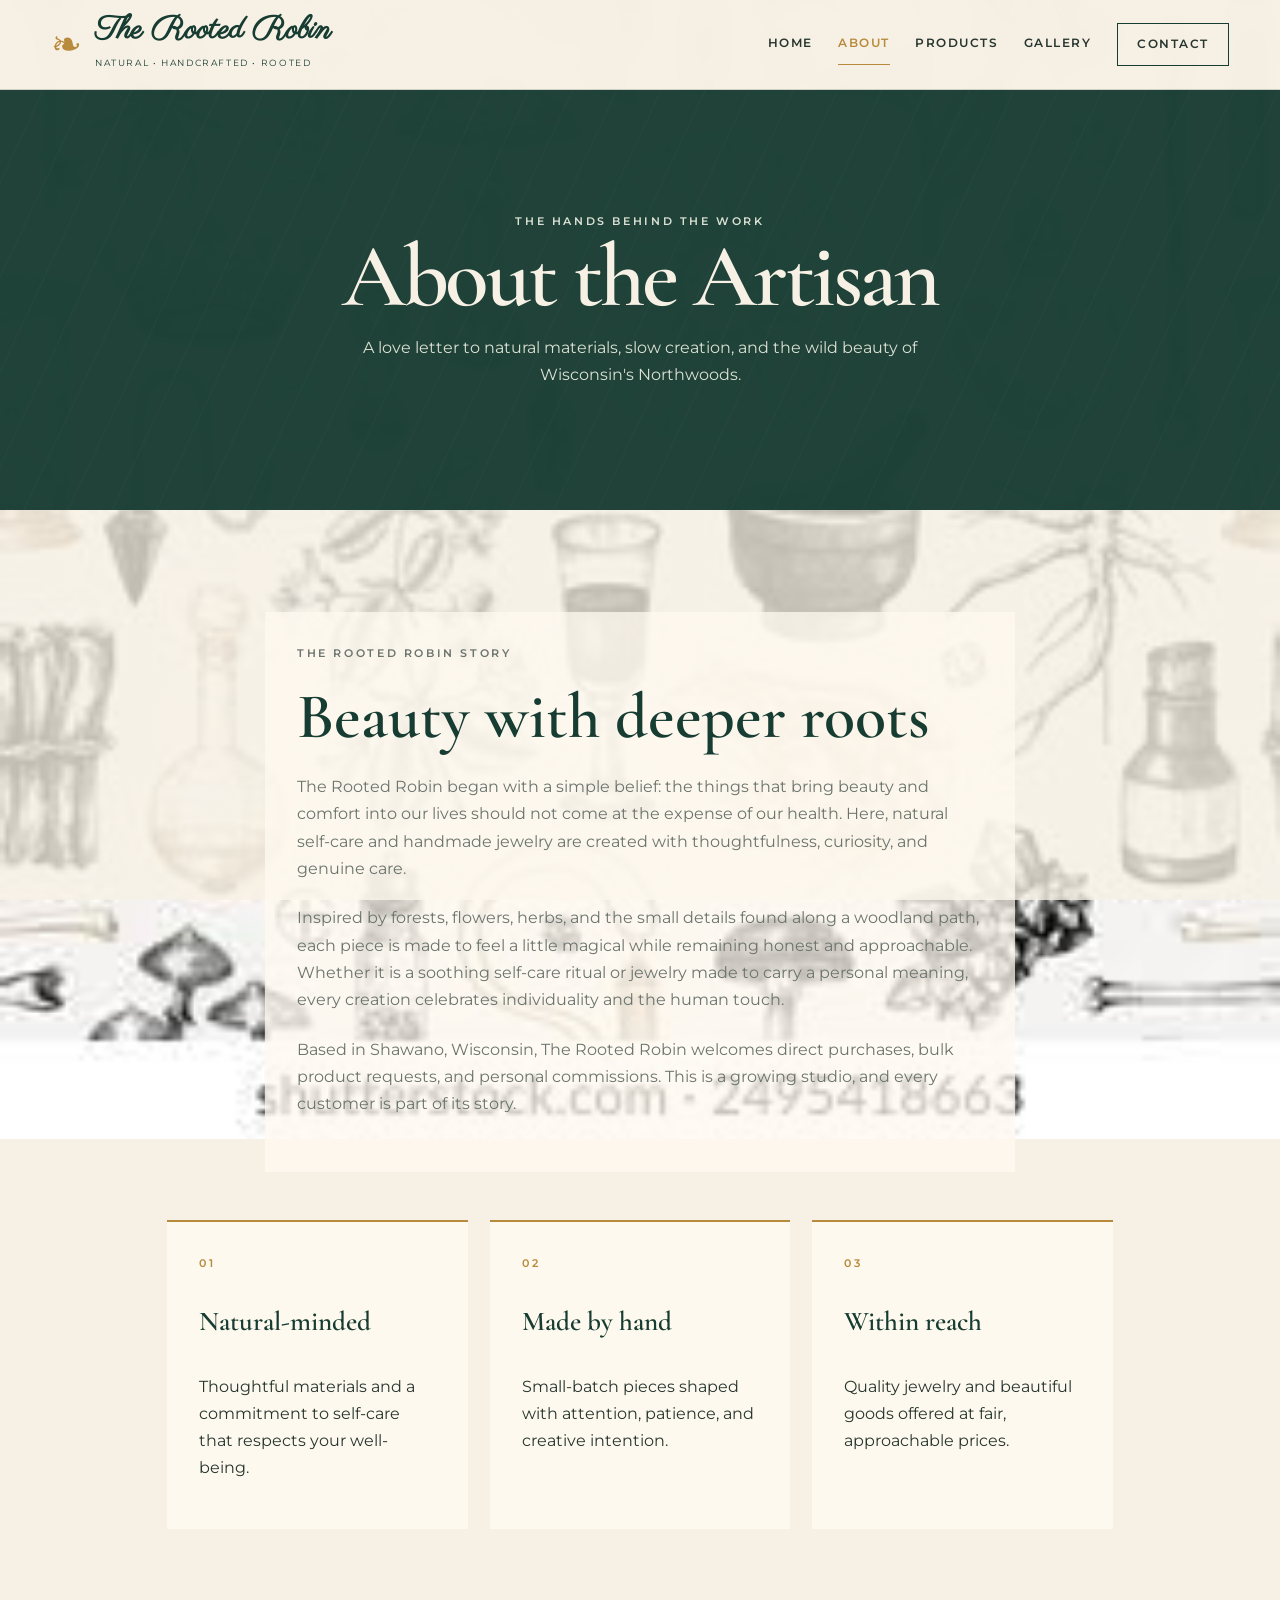
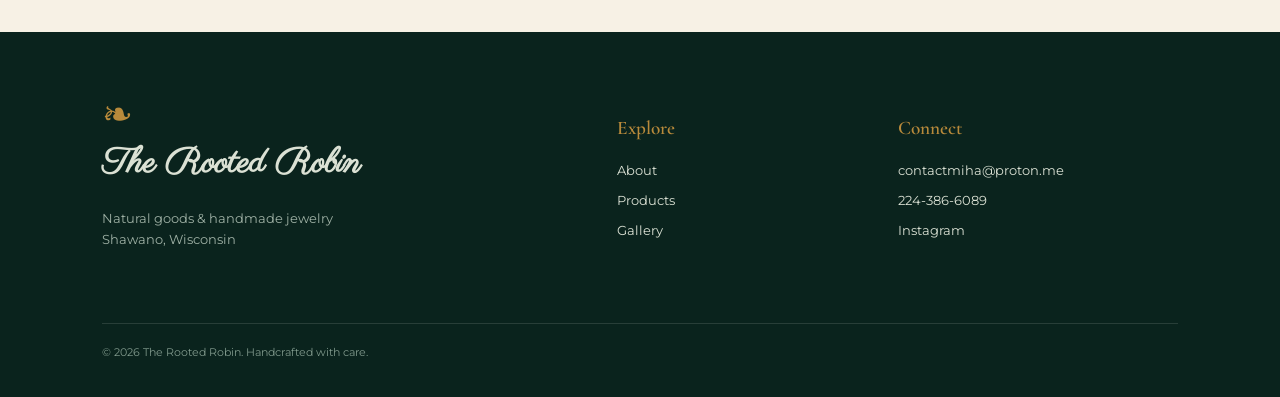
==== about.html @ 12eac485 "Add files via upload" ====
<!doctype html>
<html lang="en">

<head>
  <meta charset="utf-8">
  <meta name="viewport" content="width=device-width, initial-scale=1">

  <meta
    name="description"
    content="Meet the artisan behind The Rooted Robin."
  >

  <title>About the Artisan | The Rooted Robin</title>

  <link rel="preconnect" href="https://fonts.googleapis.com">
  <link rel="preconnect" href="https://fonts.gstatic.com" crossorigin>

  <link
    href="https://fonts.googleapis.com/css2?family=Cormorant+Garamond:wght@500;600;700&family=Montserrat:wght@400;500;600&family=Parisienne&display=swap"
    rel="stylesheet"
  >

  <link rel="stylesheet" href="CSS/style.css">

  <script src="js/script.js" defer></script>
</head>

<body>

  <a class="skip-link" href="#main">Skip to content</a>

  <header class="site-header">

    <a class="brand" href="index.html" aria-label="The Rooted Robin home">

      <span class="brand-mark" aria-hidden="true">❧</span>

      <span>
        <strong>The Rooted Robin</strong>
        <small>Natural • Handcrafted • Rooted</small>
      </span>

    </a>

    <button
      class="menu-button"
      aria-expanded="false"
      aria-controls="main-navigation"
    >
      Menu
    </button>

    <nav
      id="main-navigation"
      class="main-nav"
      aria-label="Main navigation"
    >
      <a href="index.html">Home</a>
      <a class="active" href="about.html">About</a>
      <a href="products.html">Products</a>
      <a href="gallery.html">Gallery</a>
      <a class="nav-cta" href="contact.html">Contact</a>
    </nav>

  </header>


  <main id="main">

    <section class="page-hero">

      <div>

        <p class="eyebrow">
          The hands behind the work
        </p>

        <h1>About the Artisan</h1>

        <p>
          A love letter to natural materials, slow creation,
          and the wild beauty of Wisconsin's Northwoods.
        </p>

      </div>

    </section>


    <section class="content-section section-pad">

      <div class="prose reveal">

        <p class="eyebrow">
          The Rooted Robin story
        </p>

        <h2>Beauty with deeper roots</h2>

        <p>
          The Rooted Robin began with a simple belief: the things
          that bring beauty and comfort into our lives should not
          come at the expense of our health. Here, natural self-care
          and handmade jewelry are created with thoughtfulness,
          curiosity, and genuine care.
        </p>

        <p>
          Inspired by forests, flowers, herbs, and the small details
          found along a woodland path, each piece is made to feel a
          little magical while remaining honest and approachable.
          Whether it is a soothing self-care ritual or jewelry made
          to carry a personal meaning, every creation celebrates
          individuality and the human touch.
        </p>

        <p>
          Based in Shawano, Wisconsin, The Rooted Robin welcomes
          direct purchases, bulk product requests, and personal
          commissions. This is a growing studio, and every customer
          is part of its story.
        </p>

      </div>


      <div class="values-grid">

        <article class="value reveal">

          <p class="eyebrow">01</p>

          <h3>Natural-minded</h3>

          <p>
            Thoughtful materials and a commitment to self-care
            that respects your well-being.
          </p>

        </article>


        <article class="value reveal">

          <p class="eyebrow">02</p>

          <h3>Made by hand</h3>

          <p>
            Small-batch pieces shaped with attention,
            patience, and creative intention.
          </p>

        </article>


        <article class="value reveal">

          <p class="eyebrow">03</p>

          <h3>Within reach</h3>

          <p>
            Quality jewelry and beautiful goods offered
            at fair, approachable prices.
          </p>

        </article>

      </div>

    </section>

  </main>


  <footer class="site-footer">

    <div class="footer-brand">

      <span class="brand-mark">❧</span>

      <strong>The Rooted Robin</strong>

      <p>
        Natural goods & handmade jewelry<br>
        Shawano, Wisconsin
      </p>

    </div>

    <div>

      <h2>Explore</h2>

      <a href="about.html">About</a>
      <a href="products.html">Products</a>
      <a href="gallery.html">Gallery</a>

    </div>

    <div>

      <h2>Connect</h2>

      <a href="mailto:contactmiha@proton.me">
        contactmiha@proton.me
      </a>

      <a href="tel:+12243866089">
        224-386-6089
      </a>

      <a
        href="https://instagram.com/"
        target="_blank"
        rel="noopener"
      >
        Instagram
      </a>

    </div>

    <p class="copyright">
      © <span data-year></span> The Rooted Robin.
      Handcrafted with care.
    </p>

  </footer>

</body>
</html>
---- CSS/style.css ----
/* =========================================
   THE ROOTED ROBIN
   Main Website Stylesheet
========================================= */


/* =========================================
   COLOR AND FONT VARIABLES
========================================= */

:root {
  --forest: #173c32;
  --deep: #0e2b24;
  --sage: #8ea58a;
  --pale: #dce2cf;
  --cream: #f7f1e5;
  --paper: #fffaf0;
  --gold: #b88a3b;
  --ink: #27352f;
  --muted: #6b746d;
  --line: rgba(23, 60, 50, 0.18);

  --serif: "Cormorant Garamond", Georgia, serif;
  --sans: Montserrat, Arial, sans-serif;
  --script: Parisienne, cursive;
}


/* =========================================
   BASIC PAGE STYLING
========================================= */

* {
  box-sizing: border-box;
}

html {
  scroll-behavior: smooth;
}

body {
  margin: 0;

  color: var(--ink);

  /*
    background1.jpg is located inside the img folder.

    style.css is inside the CSS folder, so ../ moves
    out of CSS and then img/ enters the image folder.
  */

  background-color: var(--cream);

  background-image:
    linear-gradient(
      rgba(247, 241, 229, 0.78),
      rgba(247, 241, 229, 0.78)
    ),
    url("../img/background1.jpg");

  background-size: cover;
  background-position: center;
  background-repeat: no-repeat;
  background-attachment: fixed;

  font-family: var(--sans);
  font-size: 16px;
  line-height: 1.7;
}

a {
  color: inherit;
}

img {
  display: block;
  max-width: 100%;
}


/* =========================================
   ACCESSIBILITY SKIP LINK
========================================= */

.skip-link {
  position: absolute;
  top: 0;
  left: -999px;
  z-index: 99;

  padding: 0.7rem;

  background-color: white;
}

.skip-link:focus {
  left: 0;
}


/* =========================================
   HEADER AND NAVIGATION
========================================= */

.site-header {
  position: sticky;
  top: 0;
  z-index: 20;

  display: flex;
  align-items: center;
  justify-content: space-between;

  height: 90px;

  padding: 0 clamp(1.2rem, 4vw, 5rem);

  background-color: rgba(247, 241, 229, 0.94);

  border-bottom: 1px solid var(--line);

  backdrop-filter: blur(12px);
}


/* ---------- Logo ---------- */

.brand {
  display: flex;
  align-items: center;

  gap: 0.8rem;

  color: var(--forest);

  text-decoration: none;
}

.brand-mark {
  color: var(--gold);

  font-size: 2.3rem;

  line-height: 1;
}

.brand strong {
  display: block;

  font-family: var(--script);

  font-size: 2rem;

  line-height: 1;
}

.brand small {
  font-size: 0.56rem;

  letter-spacing: 0.18em;

  text-transform: uppercase;
}


/* ---------- Navigation ---------- */

.main-nav {
  display: flex;
  align-items: center;

  gap: clamp(0.7rem, 2vw, 2rem);
}

.main-nav a {
  padding: 0.65rem 0;

  border-bottom: 1px solid transparent;

  font-size: 0.72rem;
  font-weight: 600;

  letter-spacing: 0.13em;

  text-decoration: none;

  text-transform: uppercase;
}

.main-nav a:hover,
.main-nav a.active {
  color: var(--gold);

  border-color: var(--gold);
}

.main-nav .nav-cta {
  padding: 0.65rem 1.2rem;

  border: 1px solid var(--forest);
}


/* ---------- Mobile Menu Button ---------- */

.menu-button {
  display: none;

  padding: 0.55rem 0.8rem;

  color: var(--forest);

  background-color: transparent;

  border: 1px solid var(--forest);

  font-family: var(--sans);

  font-size: 0.7rem;
  font-weight: 600;

  letter-spacing: 0.12em;

  text-transform: uppercase;

  cursor: pointer;
}


/* =========================================
   HOME PAGE HERO
========================================= */

.hero {
  position: relative;

  display: grid;

  grid-template-columns: 1.08fr 0.92fr;

  min-height: calc(100vh - 90px);

  color: var(--cream);

  background-color: rgba(23, 60, 50, 0.96);

  overflow: hidden;
}


/* ---------- Subtle Wood Lines ---------- */

.hero::before,
.page-hero::before {
  content: "";

  position: absolute;

  inset: 0;

  opacity: 0.1;

  background-image:
    repeating-linear-gradient(
      115deg,
      transparent 0 38px,
      rgba(255, 255, 255, 0.18) 39px 40px
    );
}


/* ---------- Hero Text ---------- */

.hero-copy {
  position: relative;

  z-index: 2;

  padding:
    clamp(5rem, 10vw, 9rem)
    3rem
    clamp(5rem, 9vw, 8rem)
    clamp(2rem, 9vw, 9rem);
}


/* ---------- Small Gold Headings ---------- */

.eyebrow {
  margin: 0 0 1rem;

  color: var(--gold);

  font-size: 0.68rem;
  font-weight: 600;

  letter-spacing: 0.24em;

  text-transform: uppercase;
}


/* ---------- Main Headings ---------- */

.hero h1,
.page-hero h1 {
  margin: 0.2rem 0 1.7rem;

  font-family: var(--serif);

  font-size: clamp(3.6rem, 7vw, 7rem);

  font-weight: 600;

  line-height: 0.9;

  letter-spacing: -0.035em;
}

.hero h1 em,
.split h2 em {
  color: #d4ba77;

  font-family: var(--script);

  font-weight: 400;
}

.hero-copy > p:not(.eyebrow) {
  max-width: 610px;

  color: #e4e5db;

  font-size: 1.05rem;
}


/* =========================================
   BUTTONS
========================================= */

.button-row {
  display: flex;

  flex-wrap: wrap;

  gap: 1rem;

  margin-top: 2rem;
}

.button {
  display: inline-block;

  padding: 1rem 1.5rem;

  border: 1px solid var(--gold);

  font-size: 0.68rem;

  font-weight: 600;

  letter-spacing: 0.15em;

  text-decoration: none;

  text-transform: uppercase;

  transition:
    background-color 0.25s,
    color 0.25s,
    transform 0.25s;

  cursor: pointer;
}

.button:hover {
  transform: translateY(-2px);
}

.button-primary {
  color: var(--deep);

  background-color: var(--gold);
}

.button-primary:hover {
  background-color: #cfaa62;
}

.button-ghost {
  color: var(--cream);
}

.button-ghost:hover {
  background-color: rgba(255, 255, 255, 0.08);
}


/* =========================================
   DECORATIVE APOTHECARY ARTWORK
========================================= */

.hero-art {
  position: relative;

  min-height: 520px;

  background-image:
    radial-gradient(
      circle at 50% 50%,
      rgba(247, 241, 229, 0.18),
      transparent 48%
    );
}


/* ---------- Moon ---------- */

.moon {
  position: absolute;

  top: 15%;
  left: 35%;

  width: 310px;
  height: 310px;

  border-radius: 50%;

  background-image:
    radial-gradient(
      circle at 35% 35%,
      #fff9e8,
      #cdbd8e 75%,
      #98825d
    );

  box-shadow:
    0 0 90px rgba(255, 245, 205, 0.3);
}


/* ---------- Bottles ---------- */

.bottle {
  position: absolute;

  bottom: 14%;

  display: grid;

  place-items: center;

  border:
    2px solid rgba(240, 215, 158, 0.8);

  background-image:
    linear-gradient(
      100deg,
      rgba(255, 255, 255, 0.18),
      rgba(11, 38, 32, 0.7)
    );

  box-shadow:
    0 25px 40px rgba(0, 0, 0, 0.3);
}

.bottle::before {
  content: "";

  position: absolute;

  top: -58px;

  width: 45%;
  height: 58px;

  background-color: #4f3924;

  border:
    2px solid rgba(240, 215, 158, 0.8);

  border-bottom: 0;
}

.bottle span {
  padding: 1rem 0.5rem;

  color: var(--forest);

  background-color:
    rgba(247, 241, 229, 0.86);

  border: 1px solid var(--gold);

  font-family: var(--serif);

  font-size: 0.7rem;

  font-weight: 600;

  letter-spacing: 0.23em;
}

.bottle-one {
  left: 25%;

  width: 145px;
  height: 280px;

  border-radius:
    30% 30% 15px 15px;
}

.bottle-two {
  right: 17%;

  width: 120px;
  height: 210px;

  border-radius:
    45% 45% 12px 12px;
}


/* ---------- Plant Sprigs ---------- */

.sprig {
  position: absolute;

  bottom: 3%;

  color: var(--sage);

  font-size: 14rem;

  line-height: 1;

  filter:
    drop-shadow(
      0 15px 7px rgba(0, 0, 0, 0.3)
    );
}

.sprig-left {
  left: -3%;

  transform: rotate(-28deg);
}

.sprig-right {
  right: -8%;

  transform: rotate(205deg);
}


/* =========================================
   GENERAL SECTIONS
========================================= */

.section-pad {
  padding:
    clamp(4.5rem, 8vw, 8rem)
    clamp(1.3rem, 8vw, 8rem);
}


/* =========================================
   INTRODUCTION
========================================= */

.intro {
  max-width: 980px;

  margin: auto;

  text-align: center;
}

.intro h2,
.split h2,
.newsletter h2,
.content-section h2 {
  margin: 0.4rem 0 1.5rem;

  color: var(--forest);

  font-family: var(--serif);

  font-size:
    clamp(2.5rem, 5vw, 4.6rem);

  font-weight: 600;

  line-height: 1;
}

.wide-copy {
  max-width: 760px;

  margin: auto;

  color: var(--muted);
}


/* =========================================
   CATEGORY CARDS
========================================= */

.category-grid {
  display: grid;

  grid-template-columns:
    repeat(3, 1fr);

  gap: 1.4rem;

  padding-top: 0;
}

.category-card {
  position: relative;

  padding: 2.5rem;

  background-color:
    rgba(255, 250, 240, 0.88);

  border:
    1px solid var(--line);

  overflow: hidden;

  transition:
    transform 0.25s,
    box-shadow 0.25s;
}

.category-card:hover {
  transform: translateY(-5px);

  box-shadow:
    0 18px 40px
    rgba(23, 60, 50, 0.1);
}

.card-icon {
  color: var(--gold);

  font-size: 2rem;
}

.category-card h3 {
  margin: 0.2rem 0 0.7rem;

  color: var(--forest);

  font-family: var(--serif);

  font-size: 2rem;

  font-weight: 600;
}

.category-card p:not(.eyebrow) {
  color: var(--muted);

  font-size: 0.9rem;
}

.category-card a,
.text-link {
  color: var(--forest);

  font-size: 0.68rem;

  font-weight: 600;

  letter-spacing: 0.12em;

  text-decoration: none;

  text-transform: uppercase;
}

.category-card a span,
.text-link span {
  margin-left: 0.3rem;

  color: var(--gold);

  font-size: 1.2rem;
}


/* =========================================
   MISSION SECTION
========================================= */

.mission-band {
  position: relative;

  padding: 6rem 1.5rem;

  color: var(--cream);

  background-color:
    rgba(14, 43, 36, 0.97);

  text-align: center;

  overflow: hidden;
}

.mission-quote > span {
  color: var(--gold);

  font-family: var(--serif);

  font-size: 6rem;

  line-height: 0;
}

.mission-quote blockquote {
  max-width: 850px;

  margin: 1rem auto;

  font-family: var(--serif);

  font-size:
    clamp(2.5rem, 5vw, 4.5rem);

  font-weight: 500;

  line-height: 1.1;
}

.mission-quote p {
  color: var(--sage);

  font-size: 0.7rem;

  letter-spacing: 0.2em;

  text-transform: uppercase;
}


/* =========================================
   ARTISAN SECTION
========================================= */

.split {
  display: grid;

  grid-template-columns:
    1fr 1fr;

  align-items: center;

  gap:
    clamp(3rem, 7vw, 8rem);
}

.artisan-art {
  min-height: 520px;

  padding: 2rem;

  background-image:
    linear-gradient(
      145deg,
      var(--sage),
      var(--forest)
    );

  box-shadow:
    22px 22px 0 var(--pale);
}

.portrait-placeholder {
  display: flex;

  flex-direction: column;

  align-items: center;

  justify-content: center;

  min-height: 456px;

  height: 100%;

  color:
    rgba(255, 255, 255, 0.65);

  border:
    1px solid
    rgba(255, 255, 255, 0.45);
}

.portrait-placeholder span {
  font-size: 6rem;
}

.portrait-placeholder small {
  letter-spacing: 0.2em;

  text-transform: uppercase;
}

.split-copy p:not(.eyebrow) {
  max-width: 580px;

  color: var(--muted);
}


/* =========================================
   INSTAGRAM SECTION
========================================= */

.newsletter {
  display: flex;

  align-items: center;

  justify-content: space-between;

  gap: 2rem;

  margin:
    0 clamp(1.3rem, 4vw, 4rem)
    5rem;

  padding-top: 4rem;

  padding-bottom: 4rem;

  background-color:
    rgba(220, 226, 207, 0.94);
}

.newsletter h2 {
  margin: 0.2rem 0;

  font-size: 3rem;
}

.newsletter p {
  max-width: 600px;
}


/* =========================================
   FOOTER
========================================= */

.site-footer {
  display: grid;

  grid-template-columns:
    2fr 1fr 1.2fr;

  gap: 3rem;

  padding:
    4rem
    clamp(1.5rem, 8vw, 8rem)
    1.5rem;

  color: #dbe1d4;

  background-color:
    #0a231d;
}

.footer-brand strong {
  display: block;

  font-family: var(--script);

  font-size: 2.2rem;
}

.footer-brand p {
  color: #9fb1a5;

  font-size: 0.8rem;
}

.site-footer h2 {
  color: var(--gold);

  font-family: var(--serif);

  font-size: 1.2rem;

  font-weight: 600;
}

.site-footer a {
  display: block;

  margin: 0.5rem 0;

  color: #dbe1d4;

  font-size: 0.8rem;

  text-decoration: none;
}

.site-footer a:hover {
  color: var(--gold);
}

.copyright {
  grid-column: 1 / -1;

  padding-top: 1.2rem;

  color: #7f988b;

  border-top:
    1px solid
    rgba(255, 255, 255, 0.12);

  font-size: 0.7rem;
}


/* =========================================
   INNER PAGE HERO
========================================= */

.page-hero {
  position: relative;

  display: grid;

  place-items: center;

  min-height: 420px;

  padding: 5rem 1.5rem;

  color: var(--cream);

  background-color:
    rgba(23, 60, 50, 0.96);

  text-align: center;

  overflow: hidden;
}

.page-hero > div {
  position: relative;

  z-index: 2;
}

.page-hero h1 {
  margin: 0.4rem 0 1rem;
}

.page-hero p {
  max-width: 650px;

  margin: auto;

  color: #dbe1d4;
}


/* =========================================
   ABOUT PAGE
========================================= */

.content-section {
  max-width: 1150px;

  margin: auto;
}

.prose {
  max-width: 750px;

  margin: auto;

  padding: 2rem;

  background-color:
    rgba(255, 250, 240, 0.75);
}

.prose p {
  margin: 0 0 1.4rem;

  color: var(--muted);
}

.values-grid {
  display: grid;

  grid-template-columns:
    repeat(3, 1fr);

  gap: 1.4rem;

  margin-top: 3rem;
}

.value {
  padding: 2rem;

  background-color:
    rgba(255, 250, 240, 0.9);

  border-top:
    2px solid var(--gold);
}

.value h3 {
  color: var(--forest);

  font-family: var(--serif);

  font-size: 1.7rem;

  font-weight: 600;
}


/* =========================================
   PRODUCTS PAGE
========================================= */

.product-grid {
  display: grid;

  grid-template-columns:
    repeat(3, 1fr);

  gap: 1.5rem;
}

.product-card {
  background-color:
    rgba(255, 250, 240, 0.92);

  border:
    1px solid var(--line);

  transition:
    transform 0.25s,
    box-shadow 0.25s;
}

.product-card:hover {
  transform: translateY(-5px);

  box-shadow:
    0 18px 40px
    rgba(23, 60, 50, 0.12);
}


/* ---------- Product Images ---------- */

.product-image,
.gallery-item {
  position: relative;

  display: grid;

  place-items: center;

  aspect-ratio: 1 / 1;

  color:
    rgba(23, 60, 50, 0.62);

  background-image:
    linear-gradient(
      145deg,
      var(--pale),
      var(--sage)
    );

  overflow: hidden;
}

.product-image img,
.gallery-item img {
  width: 100%;
  height: 100%;

  object-fit: cover;
}

.product-image:empty::before,
.gallery-item:not(:has(img))::before {
  content: "❧";

  font-size: 7rem;

  transform: rotate(-20deg);
}


/* ---------- Product Information ---------- */

.product-info {
  padding: 1.5rem;
}

.product-info h3 {
  margin: 0;

  color: var(--forest);

  font-family: var(--serif);

  font-size: 1.7rem;

  font-weight: 600;
}

.product-info .price {
  color: var(--gold);

  font-weight: 600;
}

.product-info p {
  color: var(--muted);

  font-size: 0.85rem;
}


/* ---------- Product Notice ---------- */

.notice {
  margin-bottom: 2.5rem;

  padding: 1rem 1.3rem;

  background-color:
    rgba(255, 248, 232, 0.94);

  border:
    1px solid var(--gold);
}


/* ---------- Product Sections ---------- */

.product-section {
  padding-top: 2rem;
}


/* ---------- Product Call To Action ---------- */

.product-cta {
  max-width: 800px;

  margin: 5rem auto 0;

  padding: 3rem;

  background-color:
    rgba(255, 250, 240, 0.92);

  border:
    1px solid var(--line);

  text-align: center;
}

.product-cta h2 {
  margin-top: 0;
}

.product-cta p {
  max-width: 600px;

  margin:
    0 auto 2rem;

  color: var(--muted);
}


/* =========================================
   GALLERY PAGE
========================================= */

/* ---------- Filter Buttons ---------- */

.filters {
  display: flex;

  flex-wrap: wrap;

  justify-content: center;

  gap: 0.6rem;

  margin-bottom: 2rem;
}

.filter {
  padding: 0.7rem 1rem;

  color: var(--forest);

  background-color:
    rgba(247, 241, 229, 0.9);

  border:
    1px solid var(--forest);

  font-family: var(--sans);

  font-size: 0.65rem;

  font-weight: 600;

  letter-spacing: 0.12em;

  text-transform: uppercase;

  cursor: pointer;
}

.filter.active,
.filter:hover {
  color: var(--cream);

  background-color:
    var(--forest);
}


/* ---------- Gallery Grid ---------- */

.gallery-grid {
  display: grid;

  grid-template-columns:
    repeat(3, 1fr);

  gap: 1rem;
}

.gallery-item:nth-child(2n) {
  background-image:
    linear-gradient(
      145deg,
      #d9c69d,
      #7a8e72
    );
}

.gallery-item:nth-child(3n) {
  background-image:
    linear-gradient(
      145deg,
      #b6aa97,
      #315b4d
    );
}

.gallery-item span {
  position: absolute;

  bottom: 1rem;
  left: 1rem;

  padding: 0.4rem 0.7rem;

  color: white;

  background-color:
    rgba(14, 43, 36, 0.85);

  font-size: 0.65rem;

  letter-spacing: 0.12em;

  text-transform: uppercase;
}

.gallery-note {
  margin-top: 2rem;

  color: var(--muted);

  text-align: center;
}


/* =========================================
   CONTACT PAGE
========================================= */

.contact-layout {
  display: grid;

  grid-template-columns:
    0.8fr 1.2fr;

  gap: 4rem;
}


/* ---------- Contact Information ---------- */

.contact-details {
  padding: 3rem;

  color: var(--cream);

  background-color:
    rgba(23, 60, 50, 0.97);
}

.contact-details h2 {
  color: var(--cream);

  font-size: 2.8rem;
}

.contact-details a {
  color: #e8d39b;
}


/* ---------- Contact Form ---------- */

.contact-form {
  display: grid;

  grid-template-columns:
    1fr 1fr;

  gap: 1.2rem;

  padding: 2rem;

  background-color:
    rgba(255, 250, 240, 0.82);
}

.form-field {
  display: flex;

  flex-direction: column;

  gap: 0.35rem;
}

.form-field.full {
  grid-column: 1 / -1;
}

.form-field label {
  color: var(--forest);

  font-size: 0.68rem;

  font-weight: 600;

  letter-spacing: 0.13em;

  text-transform: uppercase;
}

.form-field input,
.form-field select,
.form-field textarea {
  padding: 0.9rem;

  color: var(--ink);

  background-color:
    var(--paper);

  border:
    1px solid var(--line);

  font: inherit;
}

.form-field input:focus,
.form-field select:focus,
.form-field textarea:focus {
  outline:
    2px solid var(--gold);

  outline-offset: 2px;
}

.form-field textarea {
  min-height: 150px;

  resize: vertical;
}

.form-message {
  grid-column: 1 / -1;

  color: var(--forest);

  font-size: 0.85rem;
}

.contact-form .button {
  width: max-content;

  cursor: pointer;
}


/* =========================================
   ANIMATIONS
========================================= */

.reveal {
  opacity: 0;

  transform:
    translateY(18px);

  transition:
    opacity 0.7s ease,
    transform 0.7s ease;
}

.reveal.visible {
  opacity: 1;

  transform: none;
}


/* Used by gallery filtering */

[hidden] {
  display: none !important;
}


/* =========================================
   TABLET DESIGN
========================================= */

@media (max-width: 850px) {

  /* ---------- Mobile Navigation ---------- */

  .menu-button {
    display: block;
  }

  .main-nav {
    position: absolute;

    top: 90px;
    right: 0;
    left: 0;

    display: none;

    flex-direction: column;

    align-items: stretch;

    padding:
      1rem 1.5rem 1.5rem;

    background-color:
      var(--cream);

    border-bottom:
      1px solid var(--line);
  }

  .main-nav.open {
    display: flex;
  }

  .main-nav a {
    text-align: center;
  }


  /* ---------- Hero ---------- */

  .hero {
    grid-template-columns: 1fr;
  }

  .hero-copy {
    padding:
      5rem 1.5rem;
  }

  .hero-art {
    min-height: 480px;
  }


  /* ---------- Grid Layouts ---------- */

  .category-grid,
  .values-grid,
  .product-grid,
  .gallery-grid {
    grid-template-columns:
      repeat(2, 1fr);
  }

  .split,
  .contact-layout {
    grid-template-columns: 1fr;
  }


  /* ---------- Newsletter ---------- */

  .newsletter {
    flex-direction: column;

    align-items: flex-start;
  }


  /* ---------- Footer ---------- */

  .site-footer {
    grid-template-columns:
      1fr 1fr;
  }

  .footer-brand {
    grid-column:
      1 / -1;
  }
}


/* =========================================
   PHONE DESIGN
========================================= */

@media (max-width: 560px) {

  /* ---------- Header ---------- */

  .site-header {
    height: 78px;
  }

  .brand strong {
    font-size: 1.65rem;
  }

  .brand small {
    display: none;
  }

  .main-nav {
    top: 78px;
  }


  /* ---------- Hero ---------- */

  .hero {
    min-height: 0;
  }

  .hero h1,
  .page-hero h1 {
    font-size: 3.4rem;
  }

  .hero-art {
    min-height: 400px;
  }


  /* ---------- Decorative Hero ---------- */

  .moon {
    left: 25%;

    width: 230px;
    height: 230px;
  }

  .bottle-one {
    width: 110px;
    height: 210px;
  }

  .bottle-two {
    width: 95px;
    height: 170px;
  }

  .sprig {
    font-size: 10rem;
  }


  /* ---------- One Column Layouts ---------- */

  .category-grid,
  .values-grid,
  .product-grid,
  .gallery-grid {
    grid-template-columns: 1fr;
  }

  .section-pad {
    padding-right: 1.2rem;

    padding-left: 1.2rem;
  }


  /* ---------- Artisan ---------- */

  .artisan-art {
    min-height: 420px;

    box-shadow:
      12px 12px 0 var(--pale);
  }


  /* ---------- Product CTA ---------- */

  .product-cta {
    padding: 2rem 1.3rem;
  }


  /* ---------- Contact ---------- */

  .contact-details {
    padding: 2rem 1.5rem;
  }

  .contact-form {
    grid-template-columns: 1fr;

    padding: 1.5rem;
  }

  .form-field.full {
    grid-column: auto;
  }


  /* ---------- Footer ---------- */

  .site-footer {
    grid-template-columns: 1fr;
  }
}


/* =========================================
   ACCESSIBILITY
========================================= */

@media (prefers-reduced-motion: reduce) {

  * {
    scroll-behavior: auto;
  }

  .reveal {
    opacity: 1;

    transform: none;

    transition: none;
  }
}
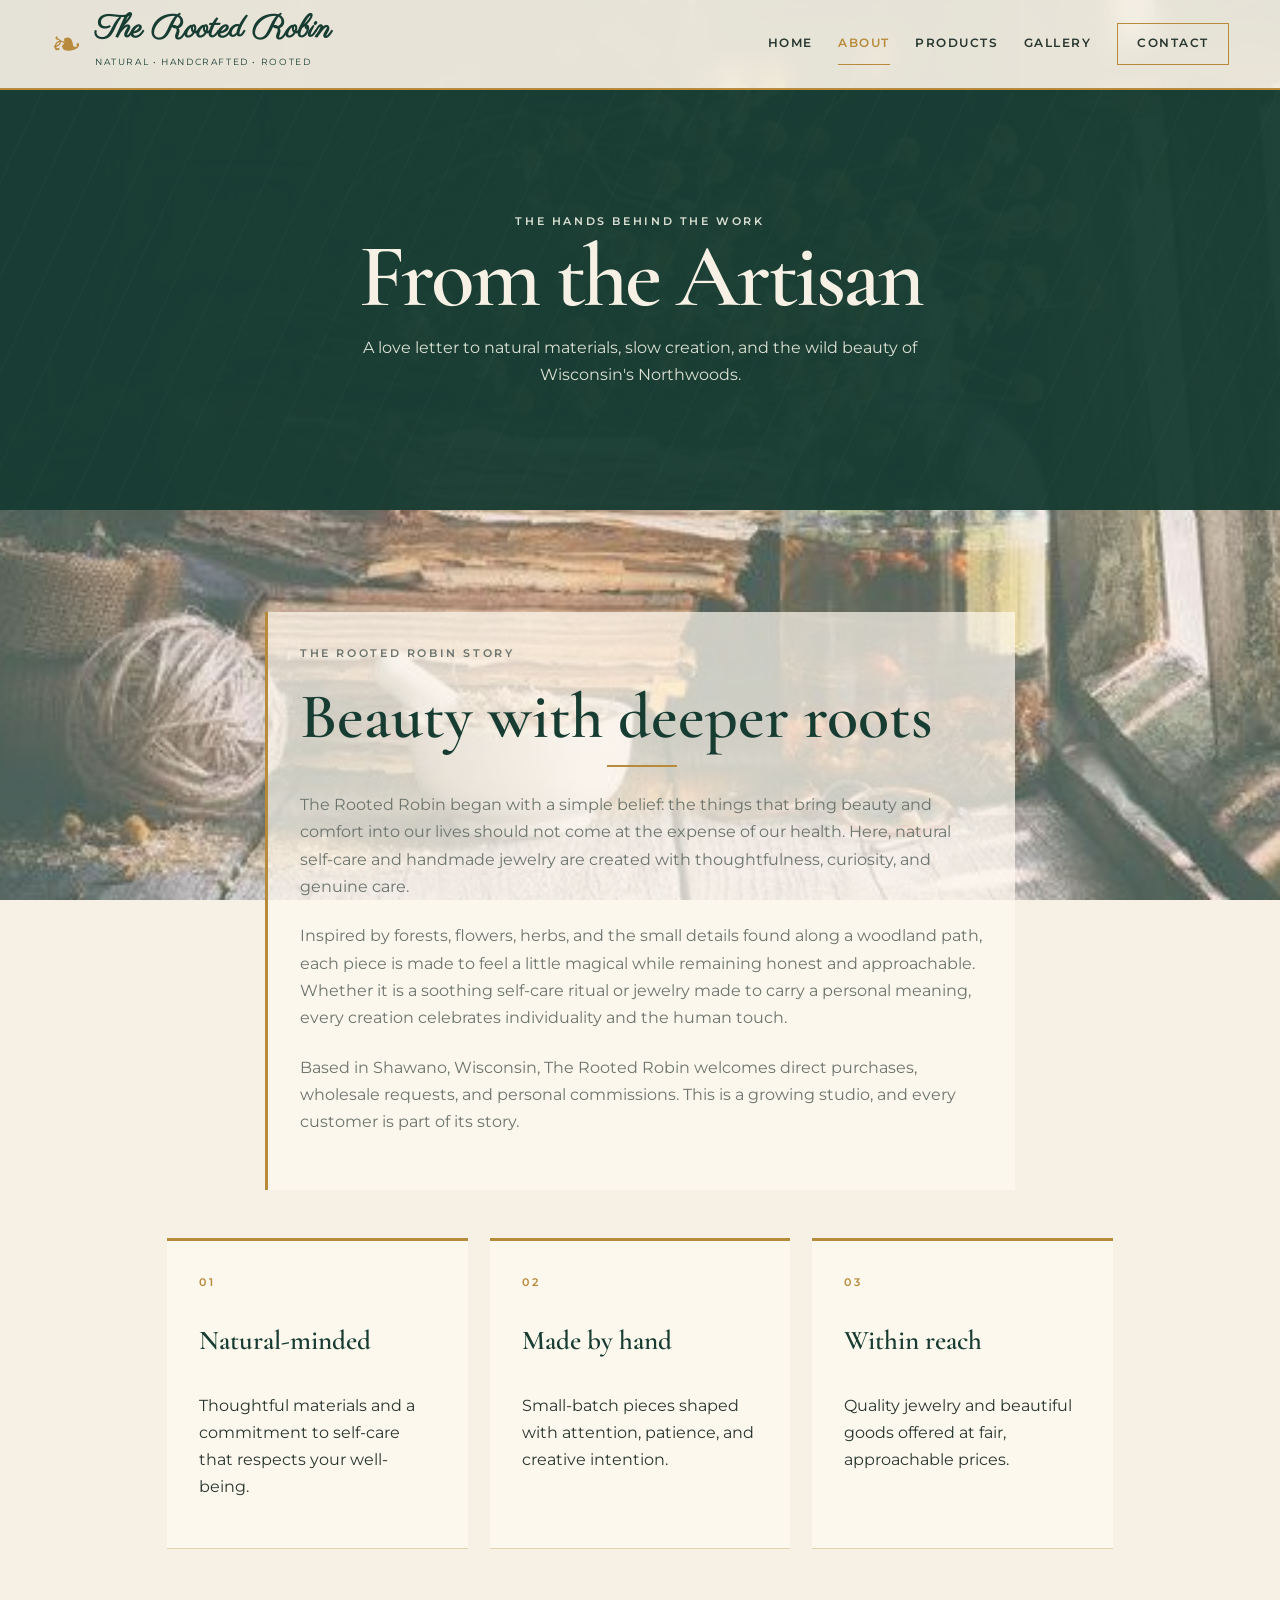
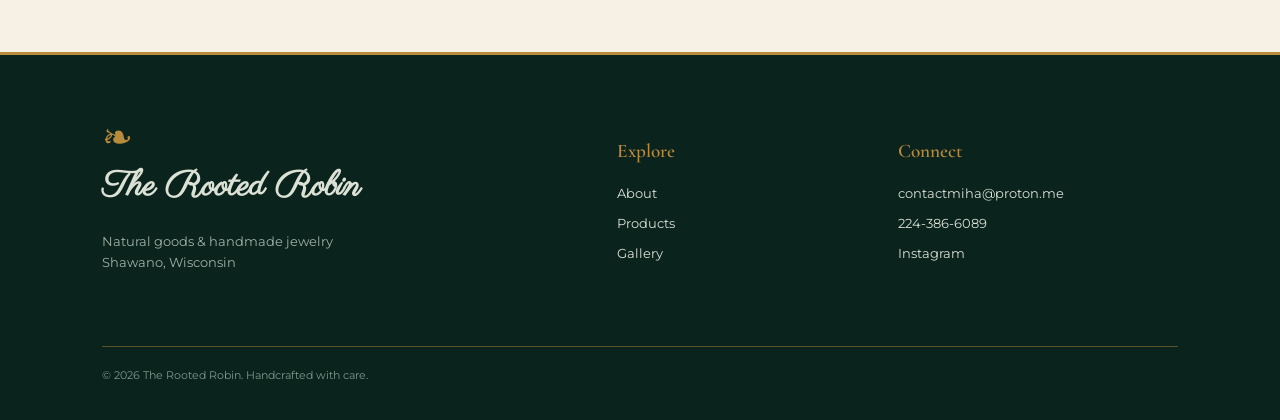
==== commit 1fd0a0ea: "Add files via upload" ====
--- a/about.html
+++ b/about.html
@@ -1,47 +1,49 @@
 <!doctype html>
 <html lang="en">
-
 <head>
+  <!-- character encoding -->
   <meta charset="utf-8">
+  <!-- layout scale -->
   <meta name="viewport" content="width=device-width, initial-scale=1">
-
+  <!-- Description for search engines -->
   <meta
     name="description"
     content="Meet the artisan behind The Rooted Robin."
   >
-
-  <title>About the Artisan | The Rooted Robin</title>
-
+  <!-- browser tab -->
+  <title>From the Artisan | The Rooted Robin</title>
+  <!-- Google Fonts, also in CSS through the site's font variables -->
   <link rel="preconnect" href="https://fonts.googleapis.com">
   <link rel="preconnect" href="https://fonts.gstatic.com" crossorigin>
-
   <link
     href="https://fonts.googleapis.com/css2?family=Cormorant+Garamond:wght@500;600;700&family=Montserrat:wght@400;500;600&family=Parisienne&display=swap"
     rel="stylesheet"
   >
-
+  <!-- Connects css -->
   <link rel="stylesheet" href="CSS/style.css">
-
+  <!-- Connects JS -->
   <script src="js/script.js" defer></script>
 </head>
-
 <body>
-
+  <!-- Accessibility link takes keyboard users directly to
+    <main id="main"> skip-link is styled in CSS -->
   <a class="skip-link" href="#main">Skip to content</a>
-
+  <!-- Shared site header. .site-header, .brand, .brand-mark,
+    .menu-button, and .main-nav are styled in CSS.
+    Keep this header consistent across your HTML pages -->
   <header class="site-header">
-
+    <!-- Clicking the logo/name opens index.html, the home page. -->
     <a class="brand" href="index.html" aria-label="The Rooted Robin home">
-
       <span class="brand-mark" aria-hidden="true">❧</span>
-
       <span>
         <strong>The Rooted Robin</strong>
         <small>Natural • Handcrafted • Rooted</small>
       </span>
-
     </a>
-
+    <!-- Mobile menu button. CSS displays it on smaller screens.
+      JS toggle the navigation menu and update aria-expanded between "false" and "true".
+      aria-controls points to the navigation element whose id is "main-navigation" below.
+    -->
     <button
       class="menu-button"
       aria-expanded="false"
@@ -49,7 +51,9 @@
     >
       Menu
     </button>
-
+    <!-- Shared navigation. Each href connects to another HTML page.
+      The "active" class marks About as the current page.
+      On mobile, JavaScript may add/remove an "open" class here.-->
     <nav
       id="main-navigation"
       class="main-nav"
@@ -61,42 +65,33 @@
       <a href="gallery.html">Gallery</a>
       <a class="nav-cta" href="contact.html">Contact</a>
     </nav>
-
   </header>
-
-
+  <!-- Destination of the Skip to content link at the top. -->
   <main id="main">
-
+    <!-- Inner-page banner. .page-hero and .eyebrow are styled
+      in CSS. Other inner pages may reuse .page-hero -->
     <section class="page-hero">
-
       <div>
-
         <p class="eyebrow">
           The hands behind the work
         </p>
-
-        <h1>About the Artisan</h1>
-
+        <h1>From the Artisan</h1>
         <p>
           A love letter to natural materials, slow creation,
           and the wild beauty of Wisconsin's Northwoods.
         </p>
-
       </div>
-
     </section>
-
-
+    <!-- .content-section sets the content width..section-pad adds spacing around the section.
+      Both classes come from CSS/style.css. -->
     <section class="content-section section-pad">
-
+      <!-- .prose styles the long-form text. .reveal is used for a scroll-in effect if script.js
+        adds the "visible" class when this element enters view.-->
       <div class="prose reveal">
-
         <p class="eyebrow">
           The Rooted Robin story
         </p>
-
         <h2>Beauty with deeper roots</h2>
-
         <p>
           The Rooted Robin began with a simple belief: the things
           that bring beauty and comfort into our lives should not
@@ -104,7 +99,6 @@
           and handmade jewelry are created with thoughtfulness,
           curiosity, and genuine care.
         </p>
-
         <p>
           Inspired by forests, flowers, herbs, and the small details
           found along a woodland path, each piece is made to feel a
@@ -113,104 +107,73 @@
           to carry a personal meaning, every creation celebrates
           individuality and the human touch.
         </p>
-
         <p>
           Based in Shawano, Wisconsin, The Rooted Robin welcomes
-          direct purchases, bulk product requests, and personal
+          direct purchases, wholesale requests, and personal
           commissions. This is a growing studio, and every customer
           is part of its story.
         </p>
-
       </div>
-
-
+      <!--CSS turns .values-grid into a responsive grid.Each .value is an individual card. The .reveal class
+        may connect each card to the scroll animation in JS. -->
       <div class="values-grid">
-
         <article class="value reveal">
-
           <p class="eyebrow">01</p>
-
           <h3>Natural-minded</h3>
-
           <p>
             Thoughtful materials and a commitment to self-care
             that respects your well-being.
           </p>
-
         </article>
-
-
         <article class="value reveal">
-
           <p class="eyebrow">02</p>
-
           <h3>Made by hand</h3>
-
           <p>
             Small-batch pieces shaped with attention,
             patience, and creative intention.
           </p>
-
         </article>
-
-
         <article class="value reveal">
-
           <p class="eyebrow">03</p>
-
           <h3>Within reach</h3>
-
           <p>
             Quality jewelry and beautiful goods offered
             at fair, approachable prices.
           </p>
-
         </article>
-
       </div>
-
     </section>
-
   </main>
-
-
+  <!-- Shared footer. Its layout, colors, and links are styled by .site-footer and related rules in CSS/style.css.
+    Keep the same contact details across all pages. -->
   <footer class="site-footer">
-
     <div class="footer-brand">
-
       <span class="brand-mark">❧</span>
-
       <strong>The Rooted Robin</strong>
-
       <p>
         Natural goods & handmade jewelry<br>
         Shawano, Wisconsin
       </p>
-
     </div>
-
+    <!-- Links to the corresponding pages of the website. -->
     <div>
-
       <h2>Explore</h2>
-
       <a href="about.html">About</a>
       <a href="products.html">Products</a>
       <a href="gallery.html">Gallery</a>
-
     </div>
-
     <div>
-
       <h2>Connect</h2>
-
+      <!-- Opens the visitor's email app with the address filled in. -->
       <a href="mailto:contactmiha@proton.me">
         contactmiha@proton.me
       </a>
-
+      <!-- Starts a phone call on devices that support calling. -->
       <a href="tel:+12243866089">
         224-386-6089
       </a>
-
+      <!-- Opens Instagram in a new tab. Replace this general
+        Instagram URL with the business's profile URL when ready. -->
       <a
         href="https://instagram.com/"
         target="_blank"
@@ -218,15 +181,13 @@
       >
         Instagram
       </a>
-
     </div>
-
+    <!-- script.js can insert the current year into [data-year].
+      Without that JavaScript, the year space stays empty. -->
     <p class="copyright">
       © <span data-year></span> The Rooted Robin.
       Handcrafted with care.
     </p>
-
   </footer>
-
 </body>
 </html>
--- a/CSS/style.css
+++ b/CSS/style.css
@@ -1,13 +1,3 @@
-/* =========================================
-   THE ROOTED ROBIN
-   Main Website Stylesheet
-========================================= */
-
-
-/* =========================================
-   COLOR AND FONT VARIABLES
-========================================= */
-
 :root {
   --forest: #173c32;
   --deep: #0e2b24;
@@ -19,248 +9,204 @@
   --ink: #27352f;
   --muted: #6b746d;
   --line: rgba(23, 60, 50, 0.18);
-
   --serif: "Cormorant Garamond", Georgia, serif;
   --sans: Montserrat, Arial, sans-serif;
   --script: Parisienne, cursive;
 }
 
-
-/* =========================================
-   BASIC PAGE STYLING
-========================================= */
-
+/* =========================================================
+              GLOBAL WEBSITE SETTINGS
+========================================================== */
+
+/* Makes padding and borders count inside element widths */
 * {
   box-sizing: border-box;
 }
-
+/* smooth scrolling when navigation links are clicked */
 html {
   scroll-behavior: smooth;
 }
 
+/* =========================================================
+                  MAIN PAGE BACKGROUND
+========================================================= */
+
 body {
   margin: 0;
-
   color: var(--ink);
-
-  /*
-    background1.jpg is located inside the img folder.
-
-    style.css is inside the CSS folder, so ../ moves
-    out of CSS and then img/ enters the image folder.
-  */
-
+  /* Backup background */
   background-color: var(--cream);
-
+  /* Cream overlay */
   background-image:
     linear-gradient(
-      rgba(247, 241, 229, 0.78),
-      rgba(247, 241, 229, 0.78)
+      rgba(247, 241, 229, 0.25),
+      rgba(247, 241, 229, 0.25)
     ),
-    url("../img/background1.jpg");
-
+    url("../img/background2.jpg");
+  /* image cover the entire window */
   background-size: cover;
+  /* image centered */
   background-position: center;
+  /* keeps image from repeating */
   background-repeat: no-repeat;
+  /* Keeps image stationary while page content scrolls */
   background-attachment: fixed;
-
   font-family: var(--sans);
   font-size: 16px;
   line-height: 1.7;
 }
 
+/* =========================================================
+                  BASIC ELEMENTS
+========================================================= */
+
 a {
   color: inherit;
 }
-
 img {
   display: block;
   max-width: 100%;
 }
 
-
-/* =========================================
-   ACCESSIBILITY SKIP LINK
-========================================= */
+/* =========================================================
+              ACCESSIBILITY SKIP LINK
+========================================================= */
 
 .skip-link {
   position: absolute;
   top: 0;
   left: -999px;
   z-index: 99;
-
   padding: 0.7rem;
-
   background-color: white;
 }
-
 .skip-link:focus {
   left: 0;
 }
 
-
-/* =========================================
-   HEADER AND NAVIGATION
-========================================= */
+/* =========================================================
+                      HEADER
+========================================================= */
 
 .site-header {
   position: sticky;
   top: 0;
   z-index: 20;
-
   display: flex;
   align-items: center;
   justify-content: space-between;
-
   height: 90px;
-
   padding: 0 clamp(1.2rem, 4vw, 5rem);
-
-  background-color: rgba(247, 241, 229, 0.94);
-
+  /* Slight transparency keeps the natural background visible */
+  background-color: rgba(247, 241, 229, 0.90);
   border-bottom: 1px solid var(--line);
-
+  /* Creates the frosted glass appearance */
   backdrop-filter: blur(12px);
 }
 
-
-/* ---------- Logo ---------- */
+/* =========================================================
+                  BRAND / LOGO
+========================================================= */
 
 .brand {
   display: flex;
   align-items: center;
-
   gap: 0.8rem;
-
   color: var(--forest);
-
   text-decoration: none;
 }
-
 .brand-mark {
   color: var(--gold);
-
   font-size: 2.3rem;
-
   line-height: 1;
 }
-
 .brand strong {
   display: block;
-
   font-family: var(--script);
-
   font-size: 2rem;
-
   line-height: 1;
 }
-
 .brand small {
   font-size: 0.56rem;
-
   letter-spacing: 0.18em;
-
   text-transform: uppercase;
 }
 
-
-/* ---------- Navigation ---------- */
+/* =========================================================
+                    MAIN NAVIGATION
+========================================================= */
 
 .main-nav {
   display: flex;
   align-items: center;
-
   gap: clamp(0.7rem, 2vw, 2rem);
 }
-
 .main-nav a {
   padding: 0.65rem 0;
-
   border-bottom: 1px solid transparent;
-
   font-size: 0.72rem;
   font-weight: 600;
-
   letter-spacing: 0.13em;
-
   text-decoration: none;
-
   text-transform: uppercase;
 }
-
+/* Gold hover effect for navigation links */
 .main-nav a:hover,
 .main-nav a.active {
   color: var(--gold);
-
   border-color: var(--gold);
 }
-
+/* Special navigation call-to-action button */
 .main-nav .nav-cta {
   padding: 0.65rem 1.2rem;
-
   border: 1px solid var(--forest);
 }
 
-
-/* ---------- Mobile Menu Button ---------- */
+/* =========================================================
+                MOBILE MENU BUTTON
+   Hidden on desktop and displayed on smaller screens.
+========================================================= */
 
 .menu-button {
   display: none;
-
   padding: 0.55rem 0.8rem;
-
   color: var(--forest);
-
   background-color: transparent;
-
   border: 1px solid var(--forest);
-
   font-family: var(--sans);
-
   font-size: 0.7rem;
   font-weight: 600;
-
   letter-spacing: 0.12em;
-
   text-transform: uppercase;
-
   cursor: pointer;
 }
 
-
-/* =========================================
-   HOME PAGE HERO
-========================================= */
+/* =========================================================
+                  HOME PAGE HERO
+========================================================= */
 
 .hero {
   position: relative;
-
   display: grid;
-
   grid-template-columns: 1.08fr 0.92fr;
-
-  min-height: calc(100vh - 90px);
-
+  /* Controls the height of the green hero section */
+  min-height: 500px;
   color: var(--cream);
-
+  /* Dark forest green background */
   background-color: rgba(23, 60, 50, 0.96);
-
   overflow: hidden;
 }
 
-
-/* ---------- Subtle Wood Lines ---------- */
+/* =========================================================
+                HERO DECORATIVE TEXTURE
+========================================================= */
 
 .hero::before,
 .page-hero::before {
   content: "";
-
   position: absolute;
-
   inset: 0;
-
   opacity: 0.1;
-
   background-image:
     repeating-linear-gradient(
       115deg,
@@ -269,144 +215,99 @@
     );
 }
 
-
-/* ---------- Hero Text ---------- */
+/* =========================================================
+                      HERO TEXT
+========================================================= */
 
 .hero-copy {
   position: relative;
-
   z-index: 2;
-
   padding:
-    clamp(5rem, 10vw, 9rem)
+    4rem
     3rem
-    clamp(5rem, 9vw, 8rem)
+    4rem
     clamp(2rem, 9vw, 9rem);
 }
-
-
-/* ---------- Small Gold Headings ---------- */
-
 .eyebrow {
   margin: 0 0 1rem;
-
   color: var(--gold);
-
   font-size: 0.68rem;
   font-weight: 600;
-
   letter-spacing: 0.24em;
-
   text-transform: uppercase;
 }
-
-
-/* ---------- Main Headings ---------- */
-
 .hero h1,
 .page-hero h1 {
   margin: 0.2rem 0 1.7rem;
-
   font-family: var(--serif);
-
   font-size: clamp(3.6rem, 7vw, 7rem);
-
   font-weight: 600;
-
   line-height: 0.9;
-
   letter-spacing: -0.035em;
 }
-
 .hero h1 em,
 .split h2 em {
   color: #d4ba77;
-
   font-family: var(--script);
-
   font-weight: 400;
 }
-
 .hero-copy > p:not(.eyebrow) {
   max-width: 610px;
-
   color: #e4e5db;
-
   font-size: 1.05rem;
 }
 
-
-/* =========================================
-   BUTTONS
-========================================= */
+/* =========================================================
+                      BUTTONS
+========================================================= */
 
 .button-row {
   display: flex;
-
   flex-wrap: wrap;
-
   gap: 1rem;
-
   margin-top: 2rem;
 }
-
 .button {
   display: inline-block;
-
   padding: 1rem 1.5rem;
-
   border: 1px solid var(--gold);
-
   font-size: 0.68rem;
-
   font-weight: 600;
-
   letter-spacing: 0.15em;
-
   text-decoration: none;
-
   text-transform: uppercase;
-
   transition:
     background-color 0.25s,
     color 0.25s,
     transform 0.25s;
-
   cursor: pointer;
 }
-
 .button:hover {
   transform: translateY(-2px);
 }
-
+/* Gold primary button */
 .button-primary {
   color: var(--deep);
-
   background-color: var(--gold);
 }
-
 .button-primary:hover {
   background-color: #cfaa62;
 }
-
+/* Transparent button used on dark backgrounds */
 .button-ghost {
   color: var(--cream);
 }
-
 .button-ghost:hover {
   background-color: rgba(255, 255, 255, 0.08);
 }
 
-
-/* =========================================
-   DECORATIVE APOTHECARY ARTWORK
-========================================= */
+/* =========================================================
+                    HERO ART AREA
+========================================================= */
 
 .hero-art {
   position: relative;
-
   min-height: 520px;
-
   background-image:
     radial-gradient(
       circle at 50% 50%,
@@ -415,20 +316,17 @@
     );
 }
 
-
-/* ---------- Moon ---------- */
+/* =========================================================
+                    DECORATIVE MOON
+========================================================= */
 
 .moon {
   position: absolute;
-
   top: 15%;
   left: 35%;
-
   width: 310px;
   height: 310px;
-
   border-radius: 50%;
-
   background-image:
     radial-gradient(
       circle at 35% 35%,
@@ -436,130 +334,96 @@
       #cdbd8e 75%,
       #98825d
     );
-
   box-shadow:
     0 0 90px rgba(255, 245, 205, 0.3);
 }
 
-
-/* ---------- Bottles ---------- */
+/* =========================================================
+                DECORATIVE APOTHECARY BOTTLES
+========================================================= */
 
 .bottle {
   position: absolute;
-
   bottom: 14%;
-
   display: grid;
-
   place-items: center;
-
   border:
     2px solid rgba(240, 215, 158, 0.8);
-
   background-image:
     linear-gradient(
       100deg,
       rgba(255, 255, 255, 0.18),
       rgba(11, 38, 32, 0.7)
     );
-
   box-shadow:
     0 25px 40px rgba(0, 0, 0, 0.3);
 }
-
+/* Creates the neck/top of each bottle */
 .bottle::before {
   content: "";
-
   position: absolute;
-
   top: -58px;
-
   width: 45%;
   height: 58px;
-
   background-color: #4f3924;
-
   border:
     2px solid rgba(240, 215, 158, 0.8);
-
   border-bottom: 0;
 }
-
+/* Bottle label */
 .bottle span {
   padding: 1rem 0.5rem;
-
   color: var(--forest);
-
   background-color:
     rgba(247, 241, 229, 0.86);
-
   border: 1px solid var(--gold);
-
   font-family: var(--serif);
-
   font-size: 0.7rem;
-
   font-weight: 600;
-
   letter-spacing: 0.23em;
 }
-
 .bottle-one {
   left: 25%;
-
   width: 145px;
   height: 280px;
-
   border-radius:
     30% 30% 15px 15px;
 }
-
 .bottle-two {
   right: 17%;
-
   width: 120px;
   height: 210px;
-
   border-radius:
     45% 45% 12px 12px;
 }
 
-
-/* ---------- Plant Sprigs ---------- */
+/* =========================================================
+                DECORATIVE PLANT SPRIGS
+========================================================= */
 
 .sprig {
   position: absolute;
-
   bottom: 3%;
-
   color: var(--sage);
-
   font-size: 14rem;
-
   line-height: 1;
-
   filter:
     drop-shadow(
       0 15px 7px rgba(0, 0, 0, 0.3)
     );
 }
-
 .sprig-left {
   left: -3%;
-
   transform: rotate(-28deg);
 }
-
 .sprig-right {
   right: -8%;
-
   transform: rotate(205deg);
 }
 
-
-/* =========================================
-   GENERAL SECTIONS
-========================================= */
+/* =========================================================
+                STANDARD SECTION SPACING
+========================================================= */
 
 .section-pad {
   padding:
@@ -567,702 +431,519 @@
     clamp(1.3rem, 8vw, 8rem);
 }
 
-
-/* =========================================
-   INTRODUCTION
-========================================= */
+/* =========================================================
+                  INTRODUCTION SECTION
+========================================================= */
 
 .intro {
   max-width: 980px;
-
   margin: auto;
-
   text-align: center;
 }
-
 .intro h2,
 .split h2,
 .newsletter h2,
 .content-section h2 {
   margin: 0.4rem 0 1.5rem;
-
   color: var(--forest);
-
   font-family: var(--serif);
-
   font-size:
     clamp(2.5rem, 5vw, 4.6rem);
-
   font-weight: 600;
-
   line-height: 1;
 }
-
 .wide-copy {
   max-width: 760px;
-
   margin: auto;
-
   color: var(--muted);
 }
 
-
-/* =========================================
-   CATEGORY CARDS
-========================================= */
+/* =========================================================
+                  CATEGORY GRID
+========================================================= */
 
 .category-grid {
   display: grid;
-
   grid-template-columns:
     repeat(3, 1fr);
-
   gap: 1.4rem;
-
   padding-top: 0;
 }
+
+/* =========================================================
+                    CATEGORY CARDS
+========================================================= */
 
 .category-card {
   position: relative;
-
   padding: 2.5rem;
-
   background-color:
-    rgba(255, 250, 240, 0.88);
-
+    rgba(255, 250, 240, 0.82);
   border:
     1px solid var(--line);
-
   overflow: hidden;
-
   transition:
     transform 0.25s,
     box-shadow 0.25s;
 }
-
 .category-card:hover {
   transform: translateY(-5px);
-
   box-shadow:
     0 18px 40px
     rgba(23, 60, 50, 0.1);
 }
-
 .card-icon {
   color: var(--gold);
-
   font-size: 2rem;
 }
-
 .category-card h3 {
   margin: 0.2rem 0 0.7rem;
-
   color: var(--forest);
-
   font-family: var(--serif);
-
   font-size: 2rem;
-
   font-weight: 600;
 }
-
 .category-card p:not(.eyebrow) {
   color: var(--muted);
-
   font-size: 0.9rem;
 }
-
 .category-card a,
 .text-link {
   color: var(--forest);
-
   font-size: 0.68rem;
-
   font-weight: 600;
-
   letter-spacing: 0.12em;
-
   text-decoration: none;
-
   text-transform: uppercase;
 }
-
 .category-card a span,
 .text-link span {
   margin-left: 0.3rem;
-
   color: var(--gold);
-
   font-size: 1.2rem;
 }
 
-
-/* =========================================
-   MISSION SECTION
-========================================= */
+/* =========================================================
+                  MISSION SECTION
+========================================================= */
 
 .mission-band {
   position: relative;
-
   padding: 6rem 1.5rem;
-
   color: var(--cream);
-
   background-color:
     rgba(14, 43, 36, 0.97);
-
   text-align: center;
-
   overflow: hidden;
 }
-
 .mission-quote > span {
   color: var(--gold);
-
   font-family: var(--serif);
-
   font-size: 6rem;
-
   line-height: 0;
 }
-
 .mission-quote blockquote {
   max-width: 850px;
-
   margin: 1rem auto;
-
   font-family: var(--serif);
-
   font-size:
     clamp(2.5rem, 5vw, 4.5rem);
-
   font-weight: 500;
-
   line-height: 1.1;
 }
-
 .mission-quote p {
   color: var(--sage);
-
   font-size: 0.7rem;
-
   letter-spacing: 0.2em;
-
   text-transform: uppercase;
 }
 
-
-/* =========================================
-   ARTISAN SECTION
-========================================= */
+/* =========================================================
+                  SPLIT CONTENT LAYOUT
+========================================================= */
 
 .split {
   display: grid;
-
   grid-template-columns:
     1fr 1fr;
-
   align-items: center;
-
   gap:
     clamp(3rem, 7vw, 8rem);
 }
 
+/* =========================================================
+                  ARTISAN IMAGE / ART AREA
+========================================================= */
+
 .artisan-art {
   min-height: 520px;
-
   padding: 2rem;
-
   background-image:
     linear-gradient(
       145deg,
       var(--sage),
       var(--forest)
     );
-
   box-shadow:
     22px 22px 0 var(--pale);
 }
-
 .portrait-placeholder {
   display: flex;
-
   flex-direction: column;
-
   align-items: center;
-
   justify-content: center;
-
   min-height: 456px;
-
   height: 100%;
-
   color:
     rgba(255, 255, 255, 0.65);
-
   border:
     1px solid
     rgba(255, 255, 255, 0.45);
 }
-
 .portrait-placeholder span {
   font-size: 6rem;
 }
-
 .portrait-placeholder small {
   letter-spacing: 0.2em;
-
   text-transform: uppercase;
 }
-
 .split-copy p:not(.eyebrow) {
   max-width: 580px;
-
   color: var(--muted);
 }
 
-
-/* =========================================
-   INSTAGRAM SECTION
-========================================= */
+/* =========================================================
+                  NEWSLETTER SECTION
+========================================================= */
 
 .newsletter {
   display: flex;
-
   align-items: center;
-
   justify-content: space-between;
-
   gap: 2rem;
-
   margin:
     0 clamp(1.3rem, 4vw, 4rem)
     5rem;
-
   padding-top: 4rem;
-
   padding-bottom: 4rem;
-
   background-color:
-    rgba(220, 226, 207, 0.94);
-}
-
+    rgba(220, 226, 207, 0.88);
+}
 .newsletter h2 {
   margin: 0.2rem 0;
-
   font-size: 3rem;
 }
-
 .newsletter p {
   max-width: 600px;
 }
 
-
-/* =========================================
-   FOOTER
-========================================= */
+/* =========================================================
+                        FOOTER
+========================================================= */
 
 .site-footer {
   display: grid;
-
   grid-template-columns:
     2fr 1fr 1.2fr;
-
   gap: 3rem;
-
   padding:
     4rem
     clamp(1.5rem, 8vw, 8rem)
     1.5rem;
-
   color: #dbe1d4;
-
   background-color:
     #0a231d;
 }
-
 .footer-brand strong {
   display: block;
-
   font-family: var(--script);
-
   font-size: 2.2rem;
 }
-
 .footer-brand p {
   color: #9fb1a5;
-
   font-size: 0.8rem;
 }
-
 .site-footer h2 {
   color: var(--gold);
-
   font-family: var(--serif);
-
   font-size: 1.2rem;
-
   font-weight: 600;
 }
-
 .site-footer a {
   display: block;
-
   margin: 0.5rem 0;
-
   color: #dbe1d4;
-
   font-size: 0.8rem;
-
   text-decoration: none;
 }
-
 .site-footer a:hover {
   color: var(--gold);
 }
-
 .copyright {
   grid-column: 1 / -1;
-
   padding-top: 1.2rem;
-
   color: #7f988b;
-
   border-top:
     1px solid
     rgba(255, 255, 255, 0.12);
-
   font-size: 0.7rem;
 }
 
-
-/* =========================================
-   INNER PAGE HERO
-========================================= */
+/* =========================================================
+                INNER PAGE HERO
+========================================================= */
 
 .page-hero {
   position: relative;
-
   display: grid;
-
   place-items: center;
-
   min-height: 420px;
-
   padding: 5rem 1.5rem;
-
   color: var(--cream);
-
   background-color:
     rgba(23, 60, 50, 0.96);
-
   text-align: center;
-
   overflow: hidden;
 }
-
 .page-hero > div {
   position: relative;
-
   z-index: 2;
 }
-
 .page-hero h1 {
   margin: 0.4rem 0 1rem;
 }
-
 .page-hero p {
   max-width: 650px;
-
   margin: auto;
-
   color: #dbe1d4;
 }
 
-
-/* =========================================
-   ABOUT PAGE
-========================================= */
+/* =========================================================
+              GENERAL CONTENT SECTIONS
+========================================================= */
 
 .content-section {
   max-width: 1150px;
-
   margin: auto;
 }
+
+/* =========================================================
+                LONG-FORM TEXT / PROSE
+========================================================= */
 
 .prose {
   max-width: 750px;
-
   margin: auto;
-
   padding: 2rem;
-
   background-color:
-    rgba(255, 250, 240, 0.75);
-}
-
+    rgba(255, 250, 240, 0.70);
+}
 .prose p {
   margin: 0 0 1.4rem;
-
   color: var(--muted);
 }
+
+/* =========================================================
+                      VALUES GRID
+========================================================= */
 
 .values-grid {
   display: grid;
-
   grid-template-columns:
     repeat(3, 1fr);
-
   gap: 1.4rem;
-
   margin-top: 3rem;
 }
-
 .value {
   padding: 2rem;
-
   background-color:
-    rgba(255, 250, 240, 0.9);
-
+    rgba(255, 250, 240, 0.82);
   border-top:
     2px solid var(--gold);
 }
-
 .value h3 {
   color: var(--forest);
-
   font-family: var(--serif);
-
   font-size: 1.7rem;
-
   font-weight: 600;
 }
 
-
-/* =========================================
-   PRODUCTS PAGE
-========================================= */
+/* =========================================================
+                    PRODUCT GRID
+========================================================= */
 
 .product-grid {
   display: grid;
-
   grid-template-columns:
     repeat(3, 1fr);
-
   gap: 1.5rem;
 }
+
+/* =========================================================
+                      PRODUCT CARDS
+========================================================= */
 
 .product-card {
   background-color:
-    rgba(255, 250, 240, 0.92);
-
+    rgba(255, 250, 240, 0.84);
   border:
     1px solid var(--line);
-
   transition:
     transform 0.25s,
     box-shadow 0.25s;
 }
-
 .product-card:hover {
   transform: translateY(-5px);
-
   box-shadow:
     0 18px 40px
     rgba(23, 60, 50, 0.12);
 }
 
-
-/* ---------- Product Images ---------- */
+/* =========================================================
+                PRODUCT AND GALLERY IMAGES
+========================================================= */
 
 .product-image,
 .gallery-item {
   position: relative;
-
   display: grid;
-
   place-items: center;
-
   aspect-ratio: 1 / 1;
-
   color:
     rgba(23, 60, 50, 0.62);
-
   background-image:
     linear-gradient(
       145deg,
       var(--pale),
       var(--sage)
     );
-
   overflow: hidden;
 }
-
+/* Makes uploaded images completely fill their containers */
 .product-image img,
 .gallery-item img {
   width: 100%;
   height: 100%;
-
   object-fit: cover;
 }
-
+/* Decorative placeholder when an image is missing */
 .product-image:empty::before,
 .gallery-item:not(:has(img))::before {
   content: "❧";
-
   font-size: 7rem;
-
   transform: rotate(-20deg);
 }
 
-
-/* ---------- Product Information ---------- */
+/* =========================================================
+                  PRODUCT INFORMATION
+========================================================= */
 
 .product-info {
   padding: 1.5rem;
 }
-
 .product-info h3 {
   margin: 0;
-
   color: var(--forest);
-
   font-family: var(--serif);
-
   font-size: 1.7rem;
-
   font-weight: 600;
 }
-
 .product-info .price {
   color: var(--gold);
-
   font-weight: 600;
 }
-
 .product-info p {
   color: var(--muted);
-
   font-size: 0.85rem;
 }
 
-
-/* ---------- Product Notice ---------- */
+/* =========================================================
+                      NOTICE BOX
+========================================================= */
 
 .notice {
   margin-bottom: 2.5rem;
-
   padding: 1rem 1.3rem;
-
   background-color:
-    rgba(255, 248, 232, 0.94);
-
+    rgba(255, 248, 232, 0.88);
   border:
     1px solid var(--gold);
 }
 
-
-/* ---------- Product Sections ---------- */
+/* =========================================================
+                    PRODUCT SECTION
+========================================================= */
 
 .product-section {
   padding-top: 2rem;
 }
 
-
-/* ---------- Product Call To Action ---------- */
+/* =========================================================
+                PRODUCT CALL-TO-ACTION
+========================================================= */
 
 .product-cta {
   max-width: 800px;
-
   margin: 5rem auto 0;
-
   padding: 3rem;
-
   background-color:
-    rgba(255, 250, 240, 0.92);
-
+    rgba(255, 250, 240, 0.84);
   border:
     1px solid var(--line);
-
   text-align: center;
 }
-
 .product-cta h2 {
   margin-top: 0;
 }
-
 .product-cta p {
   max-width: 600px;
-
   margin:
     0 auto 2rem;
-
   color: var(--muted);
 }
 
-
-/* =========================================
-   GALLERY PAGE
-========================================= */
-
-/* ---------- Filter Buttons ---------- */
+/* =========================================================
+                  GALLERY FILTER BUTTONS
+========================================================= */
 
 .filters {
   display: flex;
-
   flex-wrap: wrap;
-
   justify-content: center;
-
   gap: 0.6rem;
-
   margin-bottom: 2rem;
 }
-
 .filter {
   padding: 0.7rem 1rem;
-
   color: var(--forest);
-
   background-color:
-    rgba(247, 241, 229, 0.9);
-
+    rgba(247, 241, 229, 0.82);
   border:
     1px solid var(--forest);
-
   font-family: var(--sans);
-
   font-size: 0.65rem;
-
   font-weight: 600;
-
   letter-spacing: 0.12em;
-
   text-transform: uppercase;
-
   cursor: pointer;
 }
-
 .filter.active,
 .filter:hover {
   color: var(--cream);
-
-  background-color:
-    var(--forest);
-}
-
-
-/* ---------- Gallery Grid ---------- */
+  background-color: var(--forest);
+}
+
+/* =========================================================
+                        GALLERY
+========================================================= */
 
 .gallery-grid {
   display: grid;
-
   grid-template-columns:
-    repeat(3, 1fr);
-
+    repeat(3, 1zr);
   gap: 1rem;
 }
-
+/* Alternates placeholder colors */
 .gallery-item:nth-child(2n) {
   background-image:
     linear-gradient(
@@ -1271,7 +952,6 @@
       #7a8e72
     );
 }
-
 .gallery-item:nth-child(3n) {
   background-image:
     linear-gradient(
@@ -1280,249 +960,425 @@
       #315b4d
     );
 }
-
+/* Gallery image label */
 .gallery-item span {
   position: absolute;
-
   bottom: 1rem;
   left: 1rem;
-
   padding: 0.4rem 0.7rem;
-
   color: white;
-
   background-color:
     rgba(14, 43, 36, 0.85);
-
   font-size: 0.65rem;
-
   letter-spacing: 0.12em;
-
   text-transform: uppercase;
 }
-
 .gallery-note {
   margin-top: 2rem;
-
   color: var(--muted);
-
   text-align: center;
 }
 
-
-/* =========================================
-   CONTACT PAGE
-========================================= */
+/* =========================================================
+                  CONTACT PAGE LAYOUT
+========================================================= */
 
 .contact-layout {
   display: grid;
-
   grid-template-columns:
     0.8fr 1.2fr;
-
   gap: 4rem;
 }
 
-
-/* ---------- Contact Information ---------- */
+/* =========================================================
+                  CONTACT INFORMATION
+========================================================= */
 
 .contact-details {
   padding: 3rem;
-
   color: var(--cream);
-
   background-color:
     rgba(23, 60, 50, 0.97);
 }
-
 .contact-details h2 {
   color: var(--cream);
-
   font-size: 2.8rem;
 }
-
 .contact-details a {
   color: #e8d39b;
 }
 
-
-/* ---------- Contact Form ---------- */
+/* =========================================================
+                      CONTACT FORM
+========================================================= */
 
 .contact-form {
   display: grid;
-
   grid-template-columns:
     1fr 1fr;
-
   gap: 1.2rem;
-
   padding: 2rem;
-
   background-color:
-    rgba(255, 250, 240, 0.82);
-}
+    rgba(255, 250, 240, 0.76);
+}
+
+/* =========================================================
+                        FORM FIELDS
+========================================================= */
 
 .form-field {
   display: flex;
-
   flex-direction: column;
-
   gap: 0.35rem;
 }
-
+/* Makes certain fields span both columns */
 .form-field.full {
   grid-column: 1 / -1;
 }
-
 .form-field label {
   color: var(--forest);
-
   font-size: 0.68rem;
-
   font-weight: 600;
-
   letter-spacing: 0.13em;
-
   text-transform: uppercase;
 }
-
 .form-field input,
 .form-field select,
 .form-field textarea {
   padding: 0.9rem;
-
   color: var(--ink);
-
   background-color:
     var(--paper);
-
   border:
     1px solid var(--line);
-
   font: inherit;
 }
-
+/* Gold outline makes the selected field easy to see */
 .form-field input:focus,
 .form-field select:focus,
 .form-field textarea:focus {
   outline:
     2px solid var(--gold);
-
   outline-offset: 2px;
 }
-
 .form-field textarea {
   min-height: 150px;
-
   resize: vertical;
 }
-
 .form-message {
   grid-column: 1 / -1;
-
   color: var(--forest);
-
   font-size: 0.85rem;
 }
-
 .contact-form .button {
   width: max-content;
-
   cursor: pointer;
 }
 
-
-/* =========================================
-   ANIMATIONS
-========================================= */
+/* =========================================================
+                  SCROLL REVEAL ANIMATION
+========================================================= */
 
 .reveal {
   opacity: 0;
-
   transform:
     translateY(18px);
-
   transition:
     opacity 0.7s ease,
     transform 0.7s ease;
 }
-
 .reveal.visible {
   opacity: 1;
-
   transform: none;
 }
 
-
-/* Used by gallery filtering */
+/* =========================================================
+                      HIDDEN ELEMENTS
+========================================================= */
 
 [hidden] {
   display: none !important;
 }
 
-
-/* =========================================
-   TABLET DESIGN
-========================================= */
+/* =========================================================
+                        GOLD ACCENTS
+========================================================= */
+
+/* ---------- Header Gold Line ---------- */
+/* Adds a thin gold line underneath the navigation bar */
+.site-header {
+  border-bottom: 2px solid var(--gold);
+}
+/* ---------- Navigation ---------- */
+/* Gives navigation links a subtle gold transition */
+.main-nav a {
+  transition:
+    color 0.25s ease,
+    border-color 0.25s ease;
+}
+/* Navigation turns gold when hovered */
+.main-nav a:hover,
+.main-nav a.active {
+  color: var(--gold);
+  border-color: var(--gold);
+}
+/* Adds gold border to the special navigation button */
+.main-nav .nav-cta {
+  border: 1px solid var(--gold);
+}
+/* Gold background when hovering over navigation button */
+.main-nav .nav-cta:hover {
+  color: var(--deep);
+  background-color: var(--gold);
+}
+/* ---------- Hero Section ---------- */
+/* Adds a gold line along the bottom of the green hero */
+.hero {
+  border-bottom: 3px solid var(--gold);
+}
+/* Decorative gold line underneath the eyebrow text */
+.hero .eyebrow::after {
+  content: "";
+  display: block;
+  width: 65px;
+  height: 2px;
+  margin-top: 0.8rem;
+  background-color: var(--gold);
+}
+/* ---------- Main Headings ---------- */
+/* Adds a small decorative gold line below section headings */
+.intro h2::after,
+.content-section h2::after {
+  content: "";
+  display: block;
+  width: 70px;
+  height: 2px;
+  margin: 1rem auto 0;
+  background-color: var(--gold);
+}
+/* ---------- Category Cards ---------- */
+/* Gives category cards a stronger gold accent */
+.category-card {
+  border:
+    1px solid rgba(184, 138, 59, 0.55);
+  border-top:
+    3px solid var(--gold);
+}
+/* Gold glow when hovering */
+.category-card:hover {
+  border-color: var(--gold);
+  box-shadow:
+    0 18px 40px rgba(23, 60, 50, 0.12),
+    0 0 0 1px rgba(184, 138, 59, 0.20);
+}
+/* ---------- Category Icons ---------- */
+/* Makes decorative icons more noticeable */
+.card-icon {
+  color: var(--gold);
+  font-size: 2.2rem;
+}
+/* ---------- Category Links ---------- */
+.category-card a,
+.text-link {
+  color: var(--forest);
+  transition: color 0.25s ease;
+}
+.category-card a:hover,
+.text-link:hover {
+  color: var(--gold);
+}
+/* ---------- Mission Section ---------- */
+/* Gold borders frame the dark green mission section */
+.mission-band {
+  border-top: 3px solid var(--gold);
+  border-bottom: 3px solid var(--gold);
+}
+/* ---------- Artisan Section ---------- */
+/* Replaces the pale shadow with a gold-toned accent */
+.artisan-art {
+  box-shadow:
+    22px 22px 0 rgba(184, 138, 59, 0.55);
+}
+/* ---------- Product Cards ---------- */
+.product-card {
+  border:
+    1px solid rgba(184, 138, 59, 0.50);
+  border-top:
+    3px solid var(--gold);
+}
+.product-card:hover {
+  border-color: var(--gold);
+  box-shadow:
+    0 18px 40px rgba(23, 60, 50, 0.12),
+    0 0 0 1px rgba(184, 138, 59, 0.20);
+}
+/* ---------- Product Names ---------- */
+/* Product titles turn gold when card is hovered */
+.product-card:hover .product-info h3 {
+  color: var(--gold);
+}
+.product-info h3 {
+  transition: color 0.25s ease;
+}
+/* ---------- Product Prices ---------- */
+/* Makes prices slightly more prominent */
+.product-info .price {
+  color: var(--gold);
+  font-family: var(--serif);
+  font-size: 1.1rem;
+  font-weight: 600;
+}
+/* ---------- Values Section ---------- */
+/* Adds gold borders to value cards */
+.value {
+  border-top: 3px solid var(--gold);
+  border-bottom: 1px solid rgba(184, 138, 59, 0.35);
+}
+/* ---------- Prose / About Content ---------- */
+/* Adds a subtle gold edge to text sections */
+.prose {
+  border-left: 3px solid var(--gold);
+}
+/* ---------- Newsletter ---------- */
+/* Frames newsletter section with subtle gold */
+.newsletter {
+  border-top: 2px solid var(--gold);
+  border-bottom: 2px solid var(--gold);
+}
+/* ---------- Gallery ---------- */
+/* Adds gold frame around gallery images */
+.gallery-item {
+  border: 2px solid rgba(184, 138, 59, 0.55);
+  transition:
+    border-color 0.25s ease,
+    transform 0.25s ease;
+}
+.gallery-item:hover {
+  border-color: var(--gold);
+  transform: translateY(-4px);
+}
+/* ---------- Gallery Labels ---------- */
+.gallery-item span {
+  border:
+    1px solid rgba(184, 138, 59, 0.75);
+}
+/* ---------- Filter Buttons ---------- */
+.filter {
+  border: 1px solid var(--gold);
+}
+.filter.active,
+.filter:hover {
+  color: var(--deep);
+  background-color: var(--gold);
+  border-color: var(--gold);
+}
+/* ---------- Contact Information ---------- */
+/* Gold border around dark green contact box */
+.contact-details {
+  border:
+    2px solid var(--gold);
+}
+/* ---------- Contact Form ---------- */
+.contact-form {
+  border-top:
+    3px solid var(--gold);
+  border-bottom:
+    1px solid rgba(184, 138, 59, 0.45);
+}
+/* ---------- Form Fields ---------- */
+.form-field input,
+.form-field select,
+.form-field textarea {
+  border:
+    1px solid rgba(184, 138, 59, 0.45);
+  transition:
+    border-color 0.25s ease,
+    box-shadow 0.25s ease;
+}
+/* Adds gold glow when typing in a field */
+.form-field input:focus,
+.form-field select:focus,
+.form-field textarea:focus {
+  border-color: var(--gold);
+  outline: none;
+  box-shadow:
+    0 0 0 2px rgba(184, 138, 59, 0.18);
+}
+/* ---------- Buttons ---------- */
+/* Gives buttons a richer gold appearance */
+.button-primary {
+  color: var(--deep);
+  background-color: var(--gold);
+  border-color: var(--gold);
+}
+.button-primary:hover {
+  background-color: #cfaa62;
+  box-shadow:
+    0 5px 18px rgba(184, 138, 59, 0.30);
+}
+/* ---------- Footer ---------- */
+/* Gold line separates footer from page content */
+.site-footer {
+  border-top:
+    3px solid var(--gold);
+}
+/* Footer links transition to gold */
+.site-footer a {
+  transition: color 0.25s ease;
+}
+.site-footer a:hover {
+  color: var(--gold);
+}
+/* ---------- Copyright ---------- */
+/* Changes footer divider from white to subtle gold */
+.copyright {
+  border-top:
+    1px solid rgba(184, 138, 59, 0.45);
+}
+
+/* =========================================================
+                      TABLET DESIGN
+========================================================= */
 
 @media (max-width: 850px) {
-
   /* ---------- Mobile Navigation ---------- */
-
   .menu-button {
     display: block;
   }
-
   .main-nav {
     position: absolute;
-
     top: 90px;
     right: 0;
     left: 0;
-
     display: none;
-
     flex-direction: column;
-
     align-items: stretch;
-
     padding:
       1rem 1.5rem 1.5rem;
-
     background-color:
       var(--cream);
-
     border-bottom:
       1px solid var(--line);
   }
-
+  /* JavaScript adds this class when menu is opened */
   .main-nav.open {
     display: flex;
   }
-
   .main-nav a {
     text-align: center;
   }
-
-
   /* ---------- Hero ---------- */
-
   .hero {
     grid-template-columns: 1fr;
   }
-
   .hero-copy {
     padding:
       5rem 1.5rem;
   }
-
   .hero-art {
     min-height: 480px;
   }
-
-
   /* ---------- Grid Layouts ---------- */
-
   .category-grid,
   .values-grid,
   .product-grid,
@@ -1530,174 +1386,121 @@
     grid-template-columns:
       repeat(2, 1fr);
   }
-
   .split,
   .contact-layout {
     grid-template-columns: 1fr;
   }
-
-
   /* ---------- Newsletter ---------- */
-
   .newsletter {
     flex-direction: column;
-
     align-items: flex-start;
   }
-
-
   /* ---------- Footer ---------- */
-
   .site-footer {
     grid-template-columns:
       1fr 1fr;
   }
-
   .footer-brand {
     grid-column:
       1 / -1;
   }
 }
 
-
-/* =========================================
-   PHONE DESIGN
-========================================= */
+/* =========================================================
+                      PHONE DESIGN
+========================================================= */
 
 @media (max-width: 560px) {
-
   /* ---------- Header ---------- */
-
   .site-header {
     height: 78px;
   }
-
   .brand strong {
     font-size: 1.65rem;
   }
-
   .brand small {
     display: none;
   }
-
   .main-nav {
     top: 78px;
   }
-
-
   /* ---------- Hero ---------- */
-
   .hero {
     min-height: 0;
   }
-
   .hero h1,
   .page-hero h1 {
     font-size: 3.4rem;
   }
-
   .hero-art {
     min-height: 400px;
   }
-
-
   /* ---------- Decorative Hero ---------- */
-
   .moon {
     left: 25%;
-
     width: 230px;
     height: 230px;
   }
-
   .bottle-one {
     width: 110px;
     height: 210px;
   }
-
   .bottle-two {
     width: 95px;
     height: 170px;
   }
-
   .sprig {
     font-size: 10rem;
   }
-
-
   /* ---------- One Column Layouts ---------- */
-
   .category-grid,
   .values-grid,
   .product-grid,
   .gallery-grid {
     grid-template-columns: 1fr;
   }
-
   .section-pad {
     padding-right: 1.2rem;
-
     padding-left: 1.2rem;
   }
-
-
   /* ---------- Artisan ---------- */
-
   .artisan-art {
     min-height: 420px;
-
     box-shadow:
       12px 12px 0 var(--pale);
   }
-
-
   /* ---------- Product CTA ---------- */
-
   .product-cta {
     padding: 2rem 1.3rem;
   }
-
-
   /* ---------- Contact ---------- */
-
   .contact-details {
     padding: 2rem 1.5rem;
   }
-
   .contact-form {
     grid-template-columns: 1fr;
-
     padding: 1.5rem;
   }
-
   .form-field.full {
     grid-column: auto;
   }
-
-
   /* ---------- Footer ---------- */
-
   .site-footer {
     grid-template-columns: 1fr;
   }
 }
 
-
-/* =========================================
-   ACCESSIBILITY
-========================================= */
+/* =========================================================
+                        ACCESSIBILITY
+========================================================= */
 
 @media (prefers-reduced-motion: reduce) {
-
   * {
     scroll-behavior: auto;
   }
-
   .reveal {
     opacity: 1;
-
     transform: none;
-
     transition: none;
   }
 }
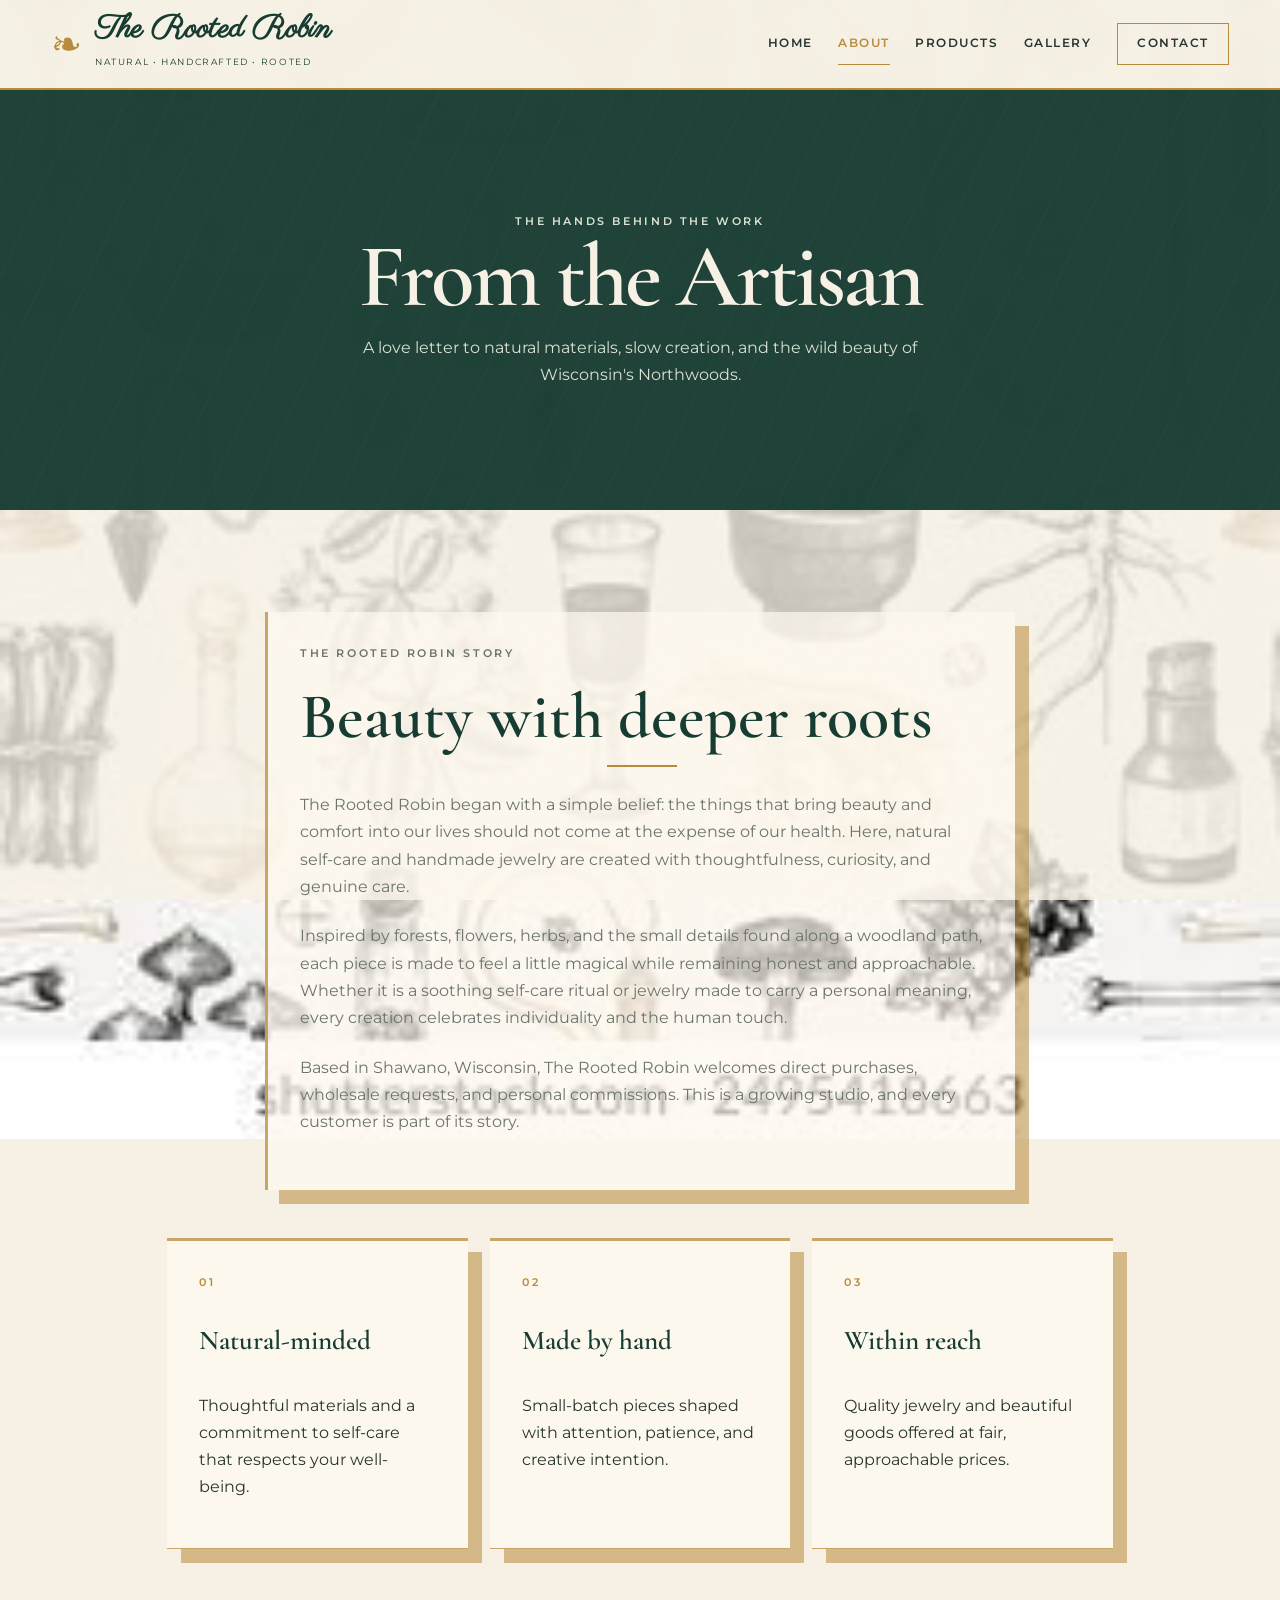
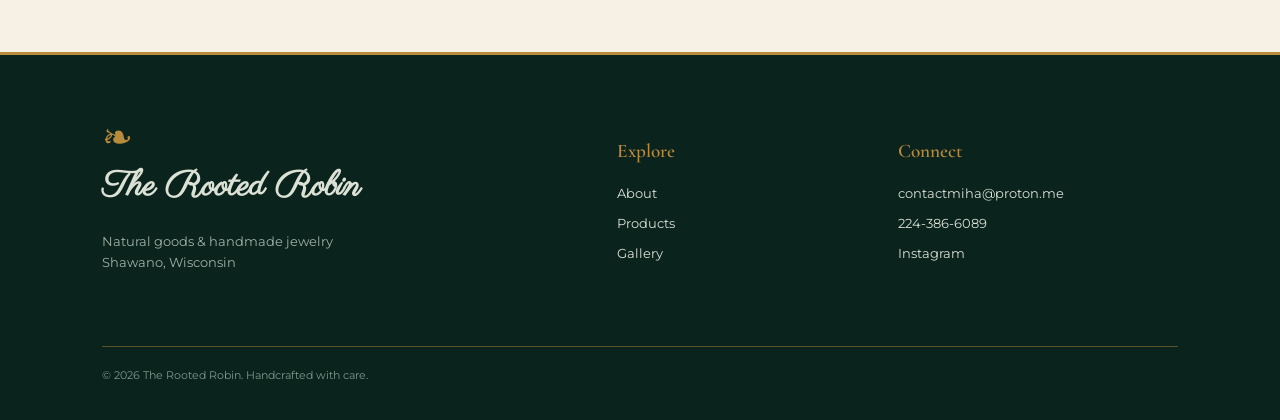
==== commit 6d5239cc: "Update about.html" ====
--- a/about.html
+++ b/about.html
@@ -174,13 +174,14 @@
       </a>
       <!-- Opens Instagram in a new tab. Replace this general
         Instagram URL with the business's profile URL when ready. -->
-      <a
-        href="https://instagram.com/"
-        target="_blank"
-        rel="noopener"
-      >
-        Instagram
-      </a>
+        <a
+      href="https://www.instagram.com/the.rooted.robin/"
+      target="_blank"
+      rel="noopener noreferrer"
+      aria-label="Visit The Rooted Robin on Instagram"
+    >
+      Instagram
+    </a>
     </div>
     <!-- script.js can insert the current year into [data-year].
       Without that JavaScript, the year space stays empty. -->
--- a/CSS/style.css
+++ b/CSS/style.css
@@ -39,10 +39,10 @@
   /* Cream overlay */
   background-image:
     linear-gradient(
-      rgba(247, 241, 229, 0.25),
-      rgba(247, 241, 229, 0.25)
+      rgba(247, 241, 229, 0.80),
+      rgba(247, 241, 229, 0.80)
     ),
-    url("../img/background2.jpg");
+    url("../img/background1.jpg");
   /* image cover the entire window */
   background-size: cover;
   /* image centered */
@@ -940,7 +940,7 @@
 .gallery-grid {
   display: grid;
   grid-template-columns:
-    repeat(3, 1zr);
+    repeat(3, 1fr);
   gap: 1rem;
 }
 /* Alternates placeholder colors */
@@ -1334,6 +1334,37 @@
 .copyright {
   border-top:
     1px solid rgba(184, 138, 59, 0.45);
+}
+
+
+/* =========================================================
+           MATCHING GOLD OFFSET BOXES ACROSS THE SITE
+   index.html: category cards, artisan art, newsletter
+   about.html: values and prose
+   products.html: cards, notice, commission call to action
+   gallery.html: gallery items
+   contact.html: details and form
+========================================================= */
+.category-card,
+.value,
+.prose,
+.product-card,
+.notice,
+.product-cta,
+.gallery-item,
+.contact-details,
+.contact-form,
+.newsletter,
+.artisan-art {
+  border-color: rgba(184, 138, 59, 0.75);
+  box-shadow: 14px 14px 0 rgba(184, 138, 59, 0.55);
+}
+
+.category-card:hover,
+.product-card:hover,
+.gallery-item:hover {
+  border-color: var(--gold);
+  box-shadow: 18px 18px 0 rgba(184, 138, 59, 0.65);
 }
 
 /* =========================================================
@@ -1490,6 +1521,30 @@
   }
 }
 
+/* Keep the matching gold boxes at comfortable offsets on smaller screens.
+   These rules follow PHONE DESIGN so its artisan shadow stays gold. */
+@media (max-width: 850px) {
+  .category-card, .value, .prose, .product-card, .notice,
+  .product-cta, .gallery-item, .contact-details, .contact-form,
+  .newsletter, .artisan-art {
+    box-shadow: 10px 10px 0 rgba(184, 138, 59, 0.55);
+  }
+  .category-card:hover, .product-card:hover, .gallery-item:hover {
+    box-shadow: 13px 13px 0 rgba(184, 138, 59, 0.65);
+  }
+}
+
+@media (max-width: 560px) {
+  .category-card, .value, .prose, .product-card, .notice,
+  .product-cta, .gallery-item, .contact-details, .contact-form,
+  .newsletter, .artisan-art {
+    box-shadow: 7px 7px 0 rgba(184, 138, 59, 0.55);
+  }
+  .category-card:hover, .product-card:hover, .gallery-item:hover {
+    box-shadow: 9px 9px 0 rgba(184, 138, 59, 0.65);
+  }
+}
+
 /* =========================================================
                         ACCESSIBILITY
 ========================================================= */
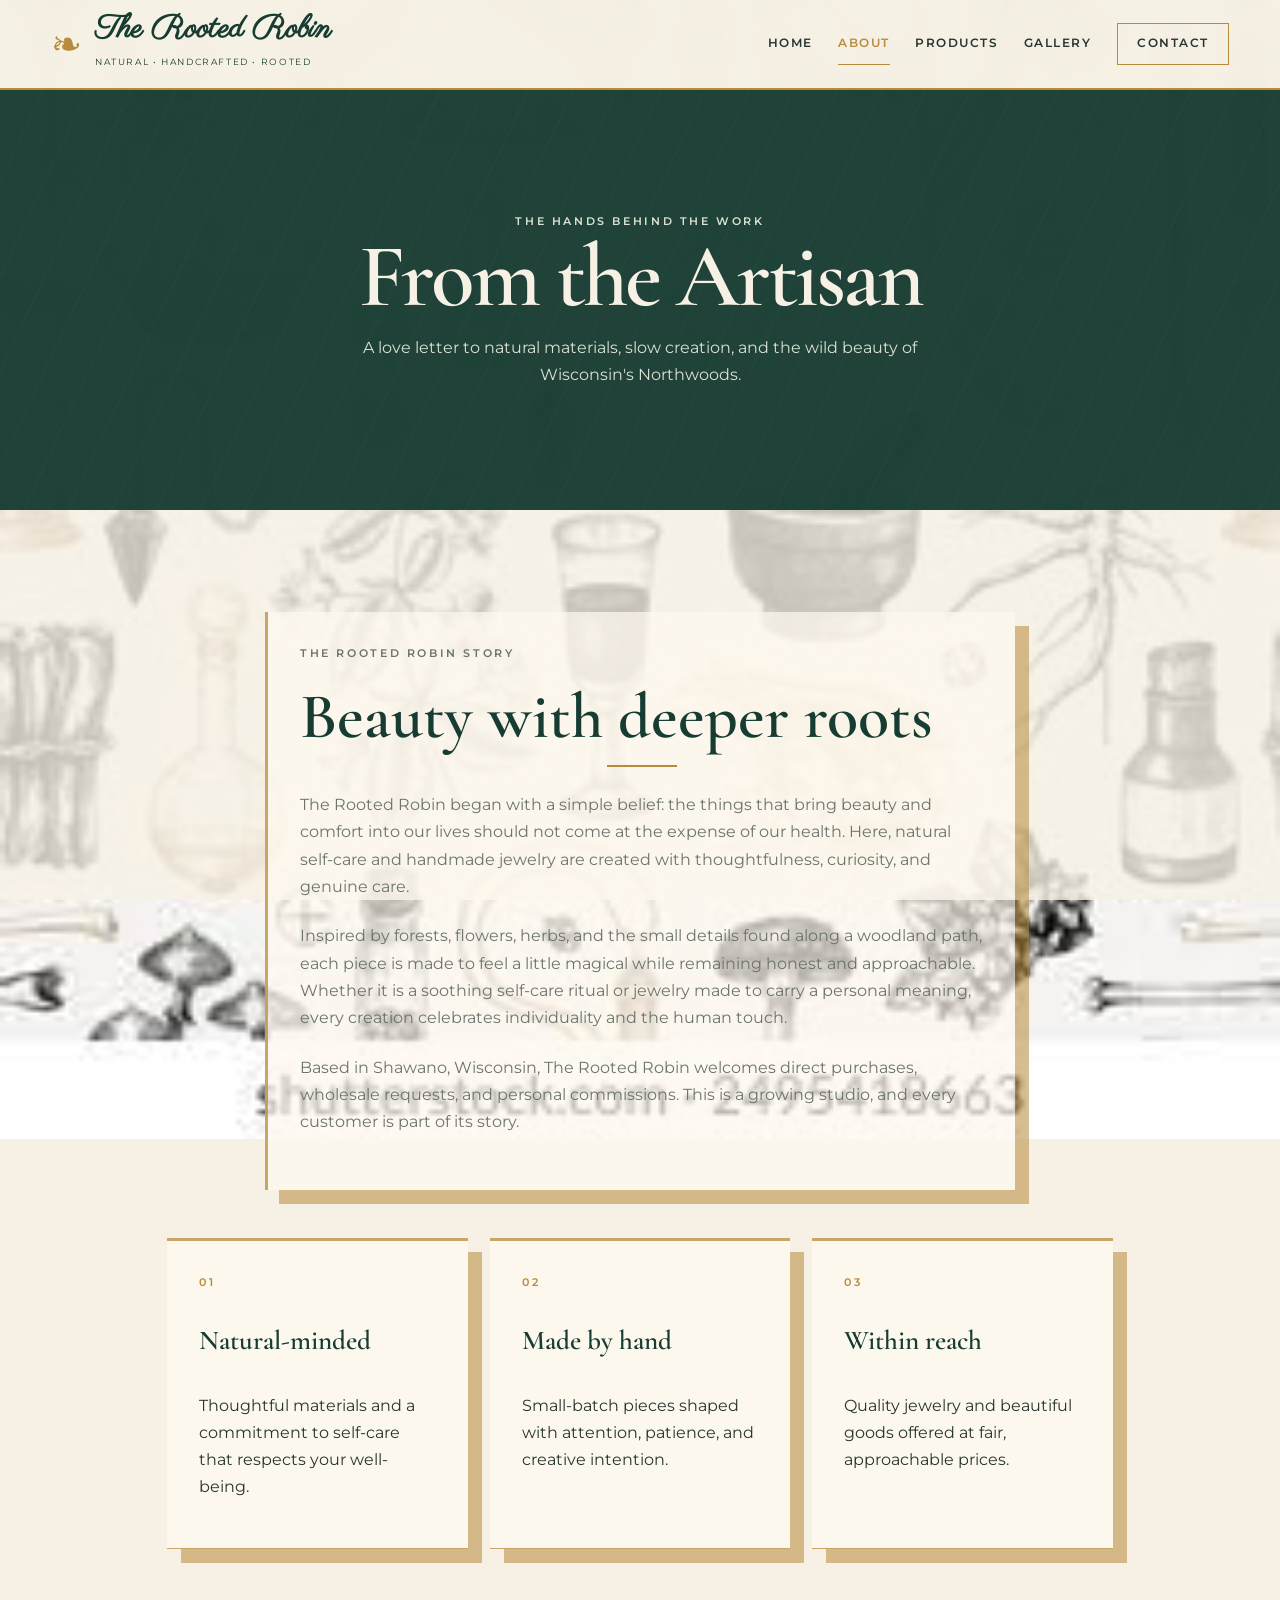
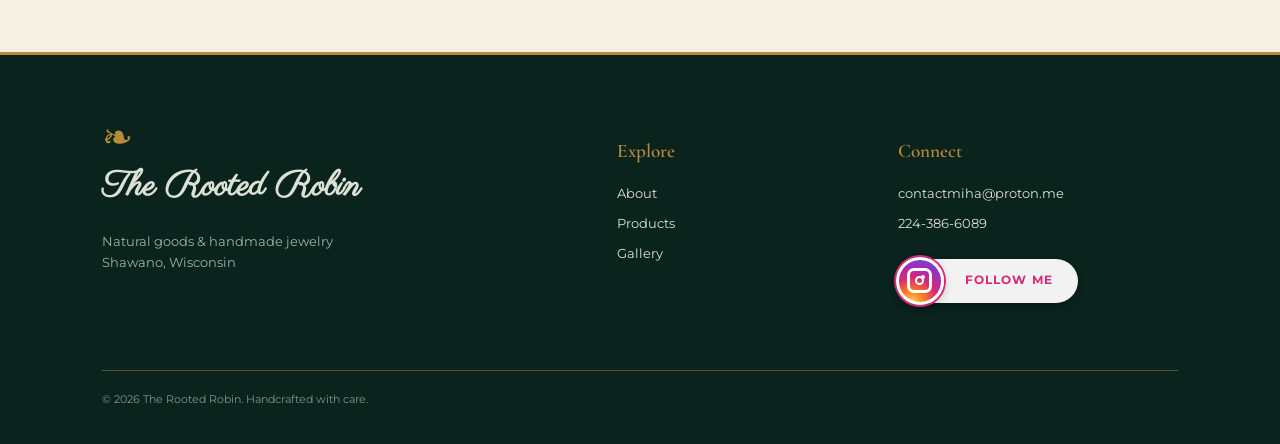
==== commit 359201b2: "Update about.html" ====
--- a/about.html
+++ b/about.html
@@ -164,24 +164,34 @@
     </div>
     <div>
       <h2>Connect</h2>
-      <!-- Opens the visitor's email app with the address filled in. -->
+
+      <!-- Email -->
       <a href="mailto:contactmiha@proton.me">
         contactmiha@proton.me
       </a>
-      <!-- Starts a phone call on devices that support calling. -->
+
+      <!-- Phone -->
       <a href="tel:+12243866089">
         224-386-6089
       </a>
-      <!-- Opens Instagram in a new tab. Replace this general
-        Instagram URL with the business's profile URL when ready. -->
-        <a
-      href="https://www.instagram.com/the.rooted.robin/"
-      target="_blank"
-      rel="noopener noreferrer"
-      aria-label="Visit The Rooted Robin on Instagram"
-    >
-      Instagram
-    </a>
+
+      <!-- Instagram Follow Me Button -->
+      <a
+        href="https://www.instagram.com/the.rooted.robin/"
+        target="_blank"
+        rel="noopener noreferrer"
+        class="instagram-button"
+        aria-label="Follow The Rooted Robin on Instagram"
+      >
+        <span class="instagram-icon" aria-hidden="true">
+          <span class="instagram-camera">
+            <span class="instagram-lens"></span>
+            <span class="instagram-dot"></span>
+          </span>
+        </span>
+
+        <span class="instagram-text">FOLLOW ME</span>
+      </a>
     </div>
     <!-- script.js can insert the current year into [data-year].
       Without that JavaScript, the year space stays empty. -->
--- a/CSS/style.css
+++ b/CSS/style.css
@@ -1100,6 +1100,22 @@
   display: none !important;
 }
 
+/* =========================================
+   SOCIAL MEDIA LINKS
+   Used for the Instagram link in the footer
+========================================= */
+
+.social-link {
+  color: inherit;
+  text-decoration: none;
+  transition: color 0.3s ease;
+}
+
+.social-link:hover,
+.social-link:focus {
+  color: #c9a227;
+  text-decoration: underline;
+}
 /* =========================================================
                         GOLD ACCENTS
 ========================================================= */
@@ -1366,7 +1382,193 @@
   border-color: var(--gold);
   box-shadow: 18px 18px 0 rgba(184, 138, 59, 0.65);
 }
-
+/* =========================================================
+                 INSTAGRAM FOLLOW ME BUTTON
+   Used for all Instagram buttons across the website.
+========================================================= */
+
+.instagram-button,
+.site-footer .instagram-button {
+  display: inline-flex;
+  align-items: center;
+  justify-content: flex-start;
+
+  width: 180px;
+  height: 44px;
+
+  margin-top: 1rem;
+  padding: 0;
+
+  color: #d62976;
+  background-color: #f2f2f2;
+
+  border-radius: 25px;
+
+  text-decoration: none;
+
+  box-shadow:
+    0 3px 8px rgba(0, 0, 0, 0.25);
+
+  overflow: visible;
+
+  transition:
+    transform 0.25s ease,
+    box-shadow 0.25s ease;
+}
+
+
+/* =========================================================
+                 INSTAGRAM COLOR CIRCLE
+========================================================= */
+
+.instagram-icon {
+  display: flex;
+  align-items: center;
+  justify-content: center;
+
+  width: 48px;
+  height: 48px;
+
+  margin-left: -2px;
+
+  flex: 0 0 48px;
+
+  background:
+    radial-gradient(
+      circle at 30% 105%,
+      #feda75 0%,
+      #fa7e1e 25%,
+      #d62976 50%,
+      #962fbf 75%,
+      #4f5bd5 100%
+    );
+
+  border: 3px solid #ffffff;
+  border-radius: 50%;
+
+  box-shadow:
+    0 0 0 2px #d62976,
+    0 3px 8px rgba(0, 0, 0, 0.25);
+
+  transition: transform 0.25s ease;
+}
+
+
+/* =========================================================
+                 INSTAGRAM CAMERA ICON
+========================================================= */
+
+.instagram-camera {
+  position: relative;
+
+  display: flex;
+  align-items: center;
+  justify-content: center;
+
+  width: 25px;
+  height: 25px;
+
+  border: 3px solid #ffffff;
+  border-radius: 7px;
+}
+
+
+/* Camera lens */
+
+.instagram-lens {
+  display: block;
+
+  width: 9px;
+  height: 9px;
+
+  border: 2px solid #ffffff;
+  border-radius: 50%;
+}
+
+
+/* Small camera dot */
+
+.instagram-dot {
+  position: absolute;
+
+  top: 4px;
+  right: 4px;
+
+  display: block;
+
+  width: 4px;
+  height: 4px;
+
+  background-color: #ffffff;
+
+  border-radius: 50%;
+}
+
+
+/* =========================================================
+                       FOLLOW ME TEXT
+========================================================= */
+
+.instagram-text {
+  display: block;
+
+  flex: 1;
+
+  margin: 0;
+  padding: 0 12px 0 8px;
+
+  color: #d62976;
+
+  font-family: var(--sans);
+  font-size: 0.72rem;
+  font-weight: 700;
+
+  line-height: 1;
+
+  letter-spacing: 0.1em;
+
+  text-align: center;
+  white-space: nowrap;
+}
+
+
+/* =========================================================
+                       HOVER EFFECT
+========================================================= */
+
+.instagram-button:hover,
+.site-footer .instagram-button:hover {
+  color: #d62976;
+
+  transform: translateY(-3px);
+
+  box-shadow:
+    0 6px 14px rgba(0, 0, 0, 0.3);
+}
+
+
+/* Keeps FOLLOW ME pink */
+
+.instagram-button:hover .instagram-text,
+.site-footer .instagram-button:hover .instagram-text {
+  color: #d62976;
+}
+
+
+/* Slightly enlarges Instagram icon */
+
+.instagram-button:hover .instagram-icon {
+  transform: scale(1.05);
+}
+
+/* =========================================================
+                       ACCESSIBILITY
+========================================================= */
+
+.site-footer .instagram-button:focus-visible {
+  outline: 2px solid var(--gold);
+  outline-offset: 4px;
+}
 /* =========================================================
                       TABLET DESIGN
 ========================================================= */
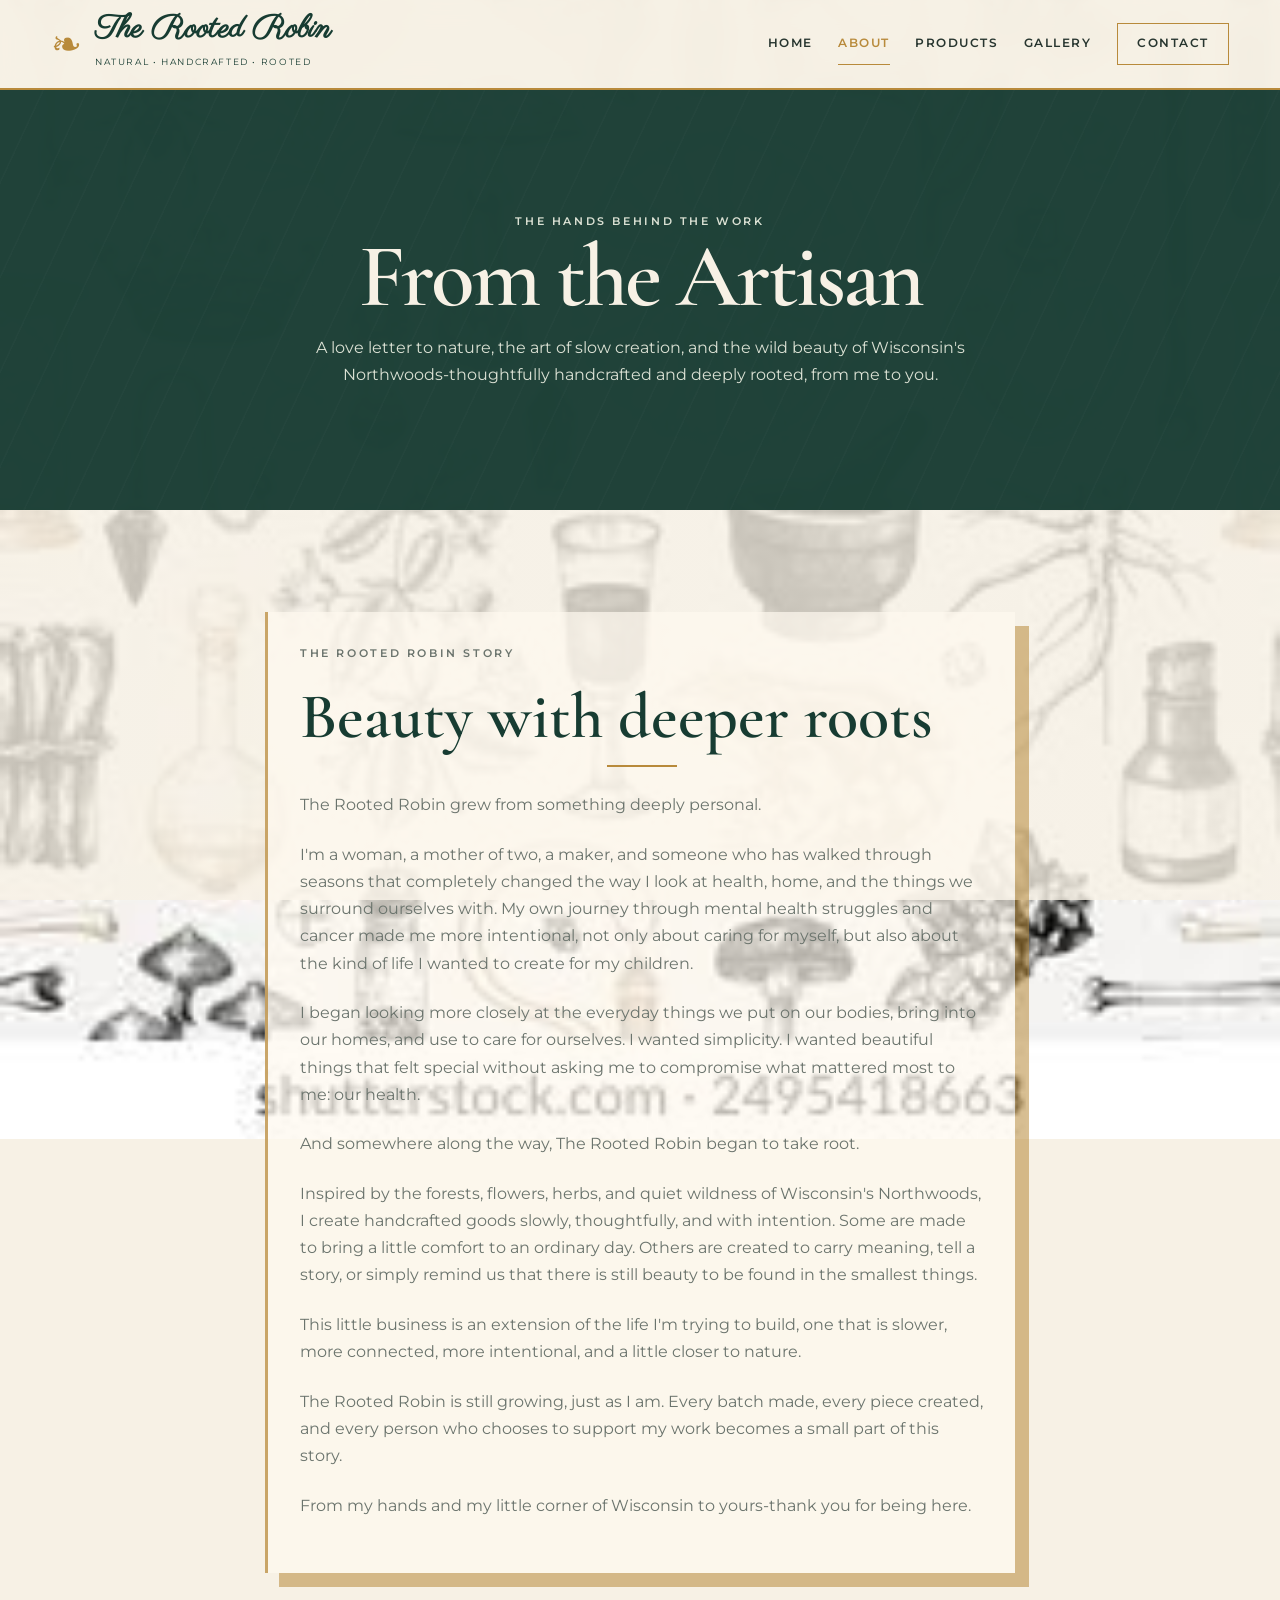
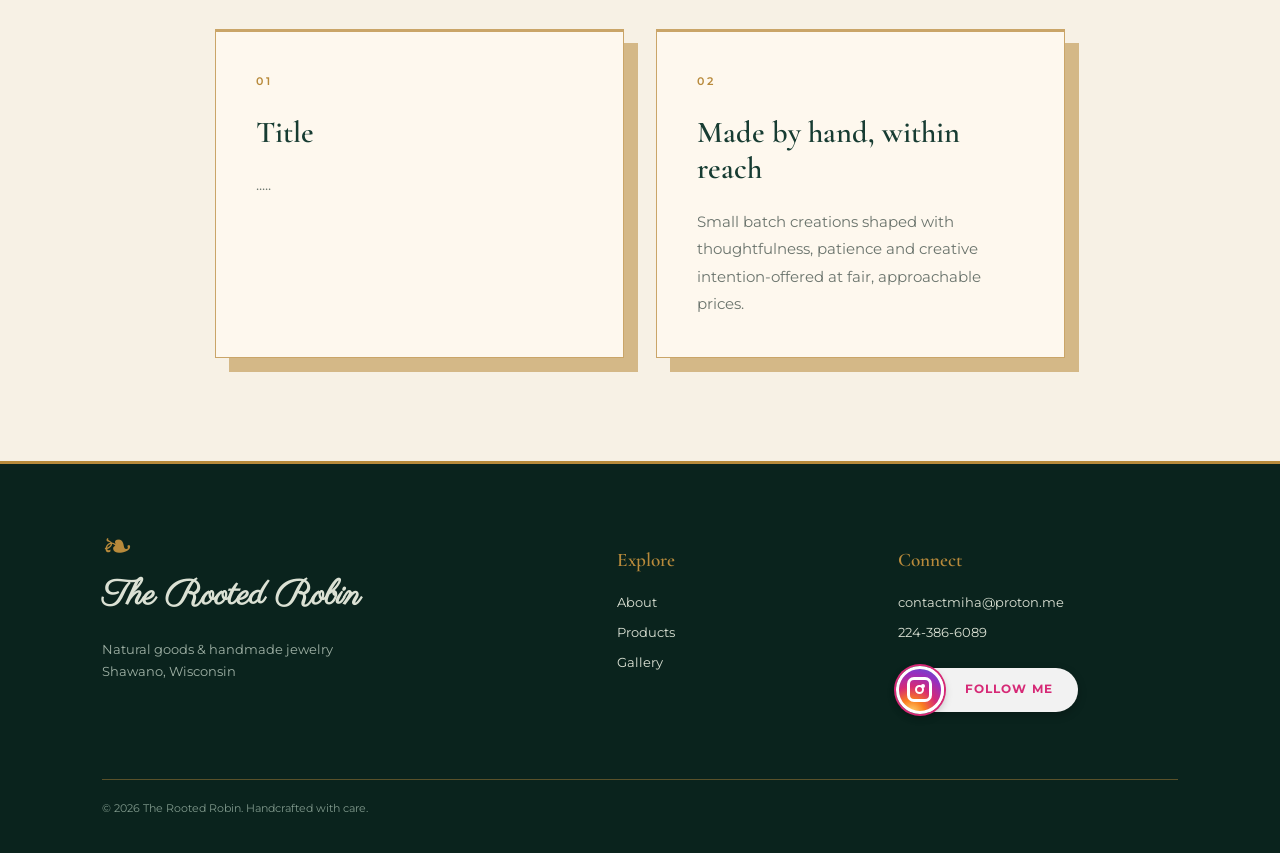
==== commit 6aa05d62: "Update about.html" ====
--- a/about.html
+++ b/about.html
@@ -1,204 +1,217 @@
 <!doctype html>
 <html lang="en">
-<head>
-  <!-- character encoding -->
-  <meta charset="utf-8">
-  <!-- layout scale -->
-  <meta name="viewport" content="width=device-width, initial-scale=1">
-  <!-- Description for search engines -->
-  <meta
-    name="description"
-    content="Meet the artisan behind The Rooted Robin."
-  >
-  <!-- browser tab -->
-  <title>From the Artisan | The Rooted Robin</title>
-  <!-- Google Fonts, also in CSS through the site's font variables -->
-  <link rel="preconnect" href="https://fonts.googleapis.com">
-  <link rel="preconnect" href="https://fonts.gstatic.com" crossorigin>
-  <link
-    href="https://fonts.googleapis.com/css2?family=Cormorant+Garamond:wght@500;600;700&family=Montserrat:wght@400;500;600&family=Parisienne&display=swap"
-    rel="stylesheet"
-  >
-  <!-- Connects css -->
-  <link rel="stylesheet" href="CSS/style.css">
-  <!-- Connects JS -->
-  <script src="js/script.js" defer></script>
-</head>
-<body>
-  <!-- Accessibility link takes keyboard users directly to
-    <main id="main"> skip-link is styled in CSS -->
-  <a class="skip-link" href="#main">Skip to content</a>
-  <!-- Shared site header. .site-header, .brand, .brand-mark,
-    .menu-button, and .main-nav are styled in CSS.
-    Keep this header consistent across your HTML pages -->
-  <header class="site-header">
-    <!-- Clicking the logo/name opens index.html, the home page. -->
-    <a class="brand" href="index.html" aria-label="The Rooted Robin home">
-      <span class="brand-mark" aria-hidden="true">❧</span>
-      <span>
+  <head>
+    <meta charset="utf-8" />
+    <meta name="viewport" content="width=device-width, initial-scale=1" />
+    <meta
+      name="description"
+      content="Meet the artisan behind The Rooted Robin."
+    />
+    <title>From the Artisan | The Rooted Robin</title>
+    <link rel="preconnect" href="https://fonts.googleapis.com" />
+    <link rel="preconnect" href="https://fonts.gstatic.com" crossorigin />
+    <link
+      href="https://fonts.googleapis.com/css2?family=Cormorant+Garamond:wght@500;600;700&family=Montserrat:wght@400;500;600&family=Parisienne&display=swap"
+      rel="stylesheet"
+    />
+    <link rel="stylesheet" href="CSS/style.css" />
+    <script src="js/script.js" defer></script>
+  </head>
+  <body>
+<!-- =========================================================
+                    SKIP TO CONTENT LINK
+========================================================= -->
+    <a class="skip-link" href="#main">Skip to content</a>
+<!-- =========================================================
+                    HEADER
+========================================================= -->
+    <header class="site-header">
+<!-- =========================================================
+                    WEBSITE BRAND
+========================================================= -->
+      <a class="brand" href="index.html" aria-label="The Rooted Robin home">
+        <span class="brand-mark" aria-hidden="true">❧</span>
+        <span>
+          <strong>The Rooted Robin</strong>
+          <small>Natural • Handcrafted • Rooted</small>
+        </span>
+      </a>
+<!-- =========================================================
+                    MOBILE MENU BUTTON
+========================================================= -->
+      <button
+        class="menu-button"
+        aria-expanded="false"
+        aria-controls="main-navigation"
+      >
+        Menu
+      </button>
+<!-- =========================================================
+                    MAIN NAVIGATION
+========================================================= -->
+      <nav id="main-navigation" class="main-nav" aria-label="Main navigation">
+        <a href="index.html">Home</a>
+        <a class="active" href="about.html">About</a>
+        <a href="products.html">Products</a>
+        <a href="gallery.html">Gallery</a>
+        <a class="nav-cta" href="contact.html">Contact</a>
+      </nav>
+    </header>
+<!-- =========================================================
+                    MAIN PAGE CONTENT
+========================================================= -->
+    <main id="main">
+<!-- =========================================================
+                    ABOUT PAGE HERO
+========================================================= -->
+      <section class="page-hero">
+        <div>
+          <p class="eyebrow">The hands behind the work</p>
+          <h1>From the Artisan</h1>
+          <p>
+            A love letter to nature, the art of slow creation,
+            and the wild beauty of Wisconsin's Northwoods-thoughtfully
+            handcrafted and deeply rooted, from me to you.
+          </p>
+        </div>
+      </section>
+<!-- =========================================================
+                    ROOTED ROBIN STORY
+========================================================= -->
+      <section class="content-section section-pad">
+        <div class="prose reveal">
+          <p class="eyebrow">The Rooted Robin story</p>
+          <h2>Beauty with deeper roots</h2>
+          <p>
+            The Rooted Robin grew from something deeply personal.
+          </p>
+          <p>
+            I'm a woman, a mother of two, a maker, and someone who has walked
+            through seasons that completely changed the way I look at health,
+            home, and the things we surround ourselves with. My own journey through
+            mental health struggles and cancer made me more intentional, not only
+            about caring for myself, but also about the kind of life I wanted to
+            create for my children.
+          </p>
+          <p>
+            I began looking more closely at the everyday things we put on our bodies,
+            bring into our homes, and use to care for ourselves. I wanted simplicity.
+            I wanted beautiful things that felt special without asking me to
+            compromise what mattered most to me: our health.
+          </p>
+          <p>
+            And somewhere along the way, The Rooted Robin began to take root.
+          </p>
+          <p>
+            Inspired by the forests, flowers, herbs, and quiet wildness of
+            Wisconsin's Northwoods, I create handcrafted goods slowly, thoughtfully,
+            and with intention. Some are made to bring a little comfort to an
+            ordinary day. Others are created to carry meaning, tell a story, or
+            simply remind us that there is still beauty to be found in the smallest things.
+          </p>
+          <p>
+            This little business is an extension of the life I'm trying to build,
+            one that is slower, more connected, more intentional, and a little
+            closer to nature.
+          </p>
+          <p>
+            The Rooted Robin is still growing, just as I am. Every batch made,
+            every piece created, and every person who chooses to support my work
+            becomes a small part of this story.
+          </p>
+          <p>
+            From my hands and my little corner of Wisconsin to yours-thank you
+            for being here.
+          </p>
+        </div>
+<!-- =========================================================
+                    VALUES SECTION
+========================================================= -->
+        <div class="values-grid">
+<!-- =========================================================
+                    VALUE 01
+========================================================= -->
+          <article class="value reveal">
+            <p class="eyebrow">01</p>
+            <h3>Title</h3>
+            <p>
+              .....
+            </p>
+          </article>
+<!-- =========================================================
+                    VALUE 02
+========================================================= -->
+          <article class="value reveal">
+            <p class="eyebrow">02</p>
+            <h3>Made by hand, within reach</h3>
+            <p>
+              Small batch creations shaped with thoughtfulness, patience and
+              creative intention-offered at fair, approachable prices.
+            </p>
+          </article>
+        </div>
+      </section>
+    </main>
+<!-- =========================================================
+                    FOOTER
+========================================================= -->
+    <footer class="site-footer">
+<!-- =========================================================
+                    FOOTER BRAND INFORMATION
+========================================================= -->
+      <div class="footer-brand">
+        <span class="brand-mark">❧</span>
         <strong>The Rooted Robin</strong>
-        <small>Natural • Handcrafted • Rooted</small>
-      </span>
-    </a>
-    <!-- Mobile menu button. CSS displays it on smaller screens.
-      JS toggle the navigation menu and update aria-expanded between "false" and "true".
-      aria-controls points to the navigation element whose id is "main-navigation" below.
-    -->
-    <button
-      class="menu-button"
-      aria-expanded="false"
-      aria-controls="main-navigation"
-    >
-      Menu
-    </button>
-    <!-- Shared navigation. Each href connects to another HTML page.
-      The "active" class marks About as the current page.
-      On mobile, JavaScript may add/remove an "open" class here.-->
-    <nav
-      id="main-navigation"
-      class="main-nav"
-      aria-label="Main navigation"
-    >
-      <a href="index.html">Home</a>
-      <a class="active" href="about.html">About</a>
-      <a href="products.html">Products</a>
-      <a href="gallery.html">Gallery</a>
-      <a class="nav-cta" href="contact.html">Contact</a>
-    </nav>
-  </header>
-  <!-- Destination of the Skip to content link at the top. -->
-  <main id="main">
-    <!-- Inner-page banner. .page-hero and .eyebrow are styled
-      in CSS. Other inner pages may reuse .page-hero -->
-    <section class="page-hero">
-      <div>
-        <p class="eyebrow">
-          The hands behind the work
-        </p>
-        <h1>From the Artisan</h1>
         <p>
-          A love letter to natural materials, slow creation,
-          and the wild beauty of Wisconsin's Northwoods.
+          Natural goods & handmade jewelry<br />
+          Shawano, Wisconsin
         </p>
       </div>
-    </section>
-    <!-- .content-section sets the content width..section-pad adds spacing around the section.
-      Both classes come from CSS/style.css. -->
-    <section class="content-section section-pad">
-      <!-- .prose styles the long-form text. .reveal is used for a scroll-in effect if script.js
-        adds the "visible" class when this element enters view.-->
-      <div class="prose reveal">
-        <p class="eyebrow">
-          The Rooted Robin story
-        </p>
-        <h2>Beauty with deeper roots</h2>
-        <p>
-          The Rooted Robin began with a simple belief: the things
-          that bring beauty and comfort into our lives should not
-          come at the expense of our health. Here, natural self-care
-          and handmade jewelry are created with thoughtfulness,
-          curiosity, and genuine care.
-        </p>
-        <p>
-          Inspired by forests, flowers, herbs, and the small details
-          found along a woodland path, each piece is made to feel a
-          little magical while remaining honest and approachable.
-          Whether it is a soothing self-care ritual or jewelry made
-          to carry a personal meaning, every creation celebrates
-          individuality and the human touch.
-        </p>
-        <p>
-          Based in Shawano, Wisconsin, The Rooted Robin welcomes
-          direct purchases, wholesale requests, and personal
-          commissions. This is a growing studio, and every customer
-          is part of its story.
-        </p>
+<!-- =========================================================
+                    FOOTER EXPLORE LINKS
+========================================================= -->
+      <div>
+        <h2>Explore</h2>
+        <a href="about.html">About</a>
+        <a href="products.html">Products</a>
+        <a href="gallery.html">Gallery</a>
       </div>
-      <!--CSS turns .values-grid into a responsive grid.Each .value is an individual card. The .reveal class
-        may connect each card to the scroll animation in JS. -->
-      <div class="values-grid">
-        <article class="value reveal">
-          <p class="eyebrow">01</p>
-          <h3>Natural-minded</h3>
-          <p>
-            Thoughtful materials and a commitment to self-care
-            that respects your well-being.
-          </p>
-        </article>
-        <article class="value reveal">
-          <p class="eyebrow">02</p>
-          <h3>Made by hand</h3>
-          <p>
-            Small-batch pieces shaped with attention,
-            patience, and creative intention.
-          </p>
-        </article>
-        <article class="value reveal">
-          <p class="eyebrow">03</p>
-          <h3>Within reach</h3>
-          <p>
-            Quality jewelry and beautiful goods offered
-            at fair, approachable prices.
-          </p>
-        </article>
+<!-- =========================================================
+                    FOOTER CONTACT INFORMATION
+========================================================= -->
+      <div>
+        <h2>Connect</h2>
+        <a href="mailto:contactmiha@proton.me">
+          contactmiha@proton.me
+        </a>
+        <a href="tel:+12243866089">
+          224-386-6089
+        </a>
+<!-- =========================================================
+                    INSTAGRAM FOLLOW BUTTON
+========================================================= -->
+        <a
+          href="https://www.instagram.com/the.rooted.robin/"
+          target="_blank"
+          rel="noopener noreferrer"
+          class="instagram-button"
+          aria-label="Follow The Rooted Robin on Instagram"
+        >
+          <span class="instagram-icon" aria-hidden="true">
+            <span class="instagram-camera">
+              <span class="instagram-lens"></span>
+              <span class="instagram-dot"></span>
+            </span>
+          </span>
+          <span class="instagram-text">FOLLOW ME</span>
+        </a>
       </div>
-    </section>
-  </main>
-  <!-- Shared footer. Its layout, colors, and links are styled by .site-footer and related rules in CSS/style.css.
-    Keep the same contact details across all pages. -->
-  <footer class="site-footer">
-    <div class="footer-brand">
-      <span class="brand-mark">❧</span>
-      <strong>The Rooted Robin</strong>
-      <p>
-        Natural goods & handmade jewelry<br>
-        Shawano, Wisconsin
+<!-- =========================================================
+                    COPYRIGHT
+========================================================= -->
+      <p class="copyright">
+        © <span data-year></span> The Rooted Robin. Handcrafted with care.
       </p>
-    </div>
-    <!-- Links to the corresponding pages of the website. -->
-    <div>
-      <h2>Explore</h2>
-      <a href="about.html">About</a>
-      <a href="products.html">Products</a>
-      <a href="gallery.html">Gallery</a>
-    </div>
-    <div>
-      <h2>Connect</h2>
-
-      <!-- Email -->
-      <a href="mailto:contactmiha@proton.me">
-        contactmiha@proton.me
-      </a>
-
-      <!-- Phone -->
-      <a href="tel:+12243866089">
-        224-386-6089
-      </a>
-
-      <!-- Instagram Follow Me Button -->
-      <a
-        href="https://www.instagram.com/the.rooted.robin/"
-        target="_blank"
-        rel="noopener noreferrer"
-        class="instagram-button"
-        aria-label="Follow The Rooted Robin on Instagram"
-      >
-        <span class="instagram-icon" aria-hidden="true">
-          <span class="instagram-camera">
-            <span class="instagram-lens"></span>
-            <span class="instagram-dot"></span>
-          </span>
-        </span>
-
-        <span class="instagram-text">FOLLOW ME</span>
-      </a>
-    </div>
-    <!-- script.js can insert the current year into [data-year].
-      Without that JavaScript, the year space stays empty. -->
-    <p class="copyright">
-      © <span data-year></span> The Rooted Robin.
-      Handcrafted with care.
-    </p>
-  </footer>
-</body>
+    </footer>
+  </body>
 </html>
--- a/CSS/style.css
+++ b/CSS/style.css
@@ -13,53 +13,30 @@
   --sans: Montserrat, Arial, sans-serif;
   --script: Parisienne, cursive;
 }
-
-/* =========================================================
-              GLOBAL WEBSITE SETTINGS
-========================================================== */
-
-/* Makes padding and borders count inside element widths */
 * {
   box-sizing: border-box;
 }
-/* smooth scrolling when navigation links are clicked */
 html {
   scroll-behavior: smooth;
 }
-
-/* =========================================================
-                  MAIN PAGE BACKGROUND
-========================================================= */
-
 body {
   margin: 0;
   color: var(--ink);
-  /* Backup background */
   background-color: var(--cream);
-  /* Cream overlay */
   background-image:
     linear-gradient(
-      rgba(247, 241, 229, 0.80),
-      rgba(247, 241, 229, 0.80)
+      rgba(247, 241, 229, 0.8),
+      rgba(247, 241, 229, 0.8)
     ),
     url("../img/background1.jpg");
-  /* image cover the entire window */
   background-size: cover;
-  /* image centered */
   background-position: center;
-  /* keeps image from repeating */
   background-repeat: no-repeat;
-  /* Keeps image stationary while page content scrolls */
   background-attachment: fixed;
   font-family: var(--sans);
   font-size: 16px;
   line-height: 1.7;
 }
-
-/* =========================================================
-                  BASIC ELEMENTS
-========================================================= */
-
 a {
   color: inherit;
 }
@@ -67,11 +44,9 @@
   display: block;
   max-width: 100%;
 }
-
-/* =========================================================
-              ACCESSIBILITY SKIP LINK
-========================================================= */
-
+/* =========================================================
+                    SKIP LINK
+========================================================= */
 .skip-link {
   position: absolute;
   top: 0;
@@ -83,11 +58,9 @@
 .skip-link:focus {
   left: 0;
 }
-
-/* =========================================================
-                      HEADER
-========================================================= */
-
+/* =========================================================
+                    SITE HEADER
+========================================================= */
 .site-header {
   position: sticky;
   top: 0;
@@ -97,17 +70,13 @@
   justify-content: space-between;
   height: 90px;
   padding: 0 clamp(1.2rem, 4vw, 5rem);
-  /* Slight transparency keeps the natural background visible */
-  background-color: rgba(247, 241, 229, 0.90);
-  border-bottom: 1px solid var(--line);
-  /* Creates the frosted glass appearance */
+  background-color: rgba(247, 241, 229, 0.9);
+  border-bottom: 2px solid var(--gold);
   backdrop-filter: blur(12px);
 }
-
-/* =========================================================
-                  BRAND / LOGO
-========================================================= */
-
+/* =========================================================
+                    BRAND
+========================================================= */
 .brand {
   display: flex;
   align-items: center;
@@ -131,11 +100,9 @@
   letter-spacing: 0.18em;
   text-transform: uppercase;
 }
-
 /* =========================================================
                     MAIN NAVIGATION
 ========================================================= */
-
 .main-nav {
   display: flex;
   align-items: center;
@@ -149,24 +116,26 @@
   letter-spacing: 0.13em;
   text-decoration: none;
   text-transform: uppercase;
-}
-/* Gold hover effect for navigation links */
+  transition:
+    color 0.25s ease,
+    border-color 0.25s ease;
+}
 .main-nav a:hover,
 .main-nav a.active {
   color: var(--gold);
   border-color: var(--gold);
 }
-/* Special navigation call-to-action button */
 .main-nav .nav-cta {
   padding: 0.65rem 1.2rem;
-  border: 1px solid var(--forest);
-}
-
-/* =========================================================
-                MOBILE MENU BUTTON
-   Hidden on desktop and displayed on smaller screens.
-========================================================= */
-
+  border: 1px solid var(--gold);
+}
+.main-nav .nav-cta:hover {
+  color: var(--deep);
+  background-color: var(--gold);
+}
+/* =========================================================
+                    MOBILE MENU BUTTON
+========================================================= */
 .menu-button {
   display: none;
   padding: 0.55rem 0.8rem;
@@ -180,53 +149,38 @@
   text-transform: uppercase;
   cursor: pointer;
 }
-
-/* =========================================================
-                  HOME PAGE HERO
-========================================================= */
-
+/* =========================================================
+                    HOME PAGE HERO
+========================================================= */
 .hero {
   position: relative;
   display: grid;
   grid-template-columns: 1.08fr 0.92fr;
-  /* Controls the height of the green hero section */
   min-height: 500px;
   color: var(--cream);
-  /* Dark forest green background */
   background-color: rgba(23, 60, 50, 0.96);
+  border-bottom: 3px solid var(--gold);
   overflow: hidden;
 }
-
-/* =========================================================
-                HERO DECORATIVE TEXTURE
-========================================================= */
-
 .hero::before,
 .page-hero::before {
   content: "";
   position: absolute;
   inset: 0;
   opacity: 0.1;
-  background-image:
-    repeating-linear-gradient(
-      115deg,
-      transparent 0 38px,
-      rgba(255, 255, 255, 0.18) 39px 40px
-    );
-}
-
-/* =========================================================
-                      HERO TEXT
-========================================================= */
-
+  background-image: repeating-linear-gradient(
+    115deg,
+    transparent 0 38px,
+    rgba(255, 255, 255, 0.18) 39px 40px
+  );
+}
+/* =========================================================
+                    HERO COPY
+========================================================= */
 .hero-copy {
   position: relative;
   z-index: 2;
-  padding:
-    4rem
-    3rem
-    4rem
-    clamp(2rem, 9vw, 9rem);
+  padding: 4rem 3rem 4rem clamp(2rem, 9vw, 9rem);
 }
 .eyebrow {
   margin: 0 0 1rem;
@@ -235,6 +189,14 @@
   font-weight: 600;
   letter-spacing: 0.24em;
   text-transform: uppercase;
+}
+.hero .eyebrow::after {
+  content: "";
+  display: block;
+  width: 65px;
+  height: 2px;
+  margin-top: 0.8rem;
+  background-color: var(--gold);
 }
 .hero h1,
 .page-hero h1 {
@@ -256,11 +218,9 @@
   color: #e4e5db;
   font-size: 1.05rem;
 }
-
-/* =========================================================
-                      BUTTONS
-========================================================= */
-
+/* =========================================================
+                    BUTTON ROW
+========================================================= */
 .button-row {
   display: flex;
   flex-wrap: wrap;
@@ -285,156 +245,59 @@
 .button:hover {
   transform: translateY(-2px);
 }
-/* Gold primary button */
 .button-primary {
   color: var(--deep);
   background-color: var(--gold);
+  border-color: var(--gold);
 }
 .button-primary:hover {
   background-color: #cfaa62;
-}
-/* Transparent button used on dark backgrounds */
+  box-shadow: 0 5px 18px rgba(184, 138, 59, 0.3);
+}
 .button-ghost {
   color: var(--cream);
 }
 .button-ghost:hover {
   background-color: rgba(255, 255, 255, 0.08);
 }
-
-/* =========================================================
-                    HERO ART AREA
-========================================================= */
-
+/* =========================================================
+                 HOME PAGE - HERO ART
+========================================================= */
 .hero-art {
   position: relative;
+  display: flex;
+  align-items: center;
+  justify-content: center;
   min-height: 520px;
-  background-image:
-    radial-gradient(
-      circle at 50% 50%,
-      rgba(247, 241, 229, 0.18),
-      transparent 48%
-    );
-}
-
-/* =========================================================
-                    DECORATIVE MOON
-========================================================= */
-
-.moon {
-  position: absolute;
-  top: 15%;
-  left: 35%;
-  width: 310px;
-  height: 310px;
-  border-radius: 50%;
-  background-image:
-    radial-gradient(
-      circle at 35% 35%,
-      #fff9e8,
-      #cdbd8e 75%,
-      #98825d
-    );
-  box-shadow:
-    0 0 90px rgba(255, 245, 205, 0.3);
-}
-
-/* =========================================================
-                DECORATIVE APOTHECARY BOTTLES
-========================================================= */
-
-.bottle {
-  position: absolute;
-  bottom: 14%;
-  display: grid;
-  place-items: center;
-  border:
-    2px solid rgba(240, 215, 158, 0.8);
-  background-image:
-    linear-gradient(
-      100deg,
-      rgba(255, 255, 255, 0.18),
-      rgba(11, 38, 32, 0.7)
-    );
-  box-shadow:
-    0 25px 40px rgba(0, 0, 0, 0.3);
-}
-/* Creates the neck/top of each bottle */
-.bottle::before {
-  content: "";
-  position: absolute;
-  top: -58px;
-  width: 45%;
-  height: 58px;
-  background-color: #4f3924;
-  border:
-    2px solid rgba(240, 215, 158, 0.8);
-  border-bottom: 0;
-}
-/* Bottle label */
-.bottle span {
-  padding: 1rem 0.5rem;
-  color: var(--forest);
-  background-color:
-    rgba(247, 241, 229, 0.86);
-  border: 1px solid var(--gold);
-  font-family: var(--serif);
-  font-size: 0.7rem;
-  font-weight: 600;
-  letter-spacing: 0.23em;
-}
-.bottle-one {
-  left: 25%;
-  width: 145px;
-  height: 280px;
-  border-radius:
-    30% 30% 15px 15px;
-}
-.bottle-two {
-  right: 17%;
-  width: 120px;
-  height: 210px;
-  border-radius:
-    45% 45% 12px 12px;
-}
-
-/* =========================================================
-                DECORATIVE PLANT SPRIGS
-========================================================= */
-
-.sprig {
-  position: absolute;
-  bottom: 3%;
-  color: var(--sage);
-  font-size: 14rem;
-  line-height: 1;
-  filter:
-    drop-shadow(
-      0 15px 7px rgba(0, 0, 0, 0.3)
-    );
-}
-.sprig-left {
-  left: -3%;
-  transform: rotate(-28deg);
-}
-.sprig-right {
-  right: -8%;
-  transform: rotate(205deg);
-}
-
-/* =========================================================
-                STANDARD SECTION SPACING
-========================================================= */
-
+  padding: 2rem;
+  overflow: hidden;
+}
+/* =========================================================
+                    HERO IMAGE
+========================================================= */
+.hero-image {
+  position: relative;
+  z-index: 2;
+  display: block;
+  width: 100%;
+  max-width: 520px;
+  max-height: 460px;
+  object-fit: contain;
+  filter: drop-shadow(
+    0 25px 25px rgba(0, 0, 0, 0.28)
+  );
+}
+/* =========================================================
+                    GENERAL SECTION PADDING
+========================================================= */
 .section-pad {
   padding:
     clamp(4.5rem, 8vw, 8rem)
     clamp(1.3rem, 8vw, 8rem);
 }
-
-/* =========================================================
-                  INTRODUCTION SECTION
-========================================================= */
-
+/* =========================================================
+                    INTRO SECTION
+========================================================= */
 .intro {
   max-width: 980px;
   margin: auto;
@@ -447,54 +310,55 @@
   margin: 0.4rem 0 1.5rem;
   color: var(--forest);
   font-family: var(--serif);
-  font-size:
-    clamp(2.5rem, 5vw, 4.6rem);
+  font-size: clamp(2.5rem, 5vw, 4.6rem);
   font-weight: 600;
   line-height: 1;
+}
+.intro h2::after,
+.content-section h2::after {
+  content: "";
+  display: block;
+  width: 70px;
+  height: 2px;
+  margin: 1rem auto 0;
+  background-color: var(--gold);
 }
 .wide-copy {
   max-width: 760px;
   margin: auto;
   color: var(--muted);
 }
-
-/* =========================================================
-                  CATEGORY GRID
-========================================================= */
-
+/* =========================================================
+                    CATEGORY GRID
+========================================================= */
 .category-grid {
   display: grid;
-  grid-template-columns:
-    repeat(3, 1fr);
-  gap: 1.4rem;
+  grid-template-columns: repeat(2, minmax(0, 1fr));
+  gap: 2rem;
+  max-width: 1000px;
+  margin: 0 auto;
   padding-top: 0;
 }
-
-/* =========================================================
-                    CATEGORY CARDS
-========================================================= */
-
 .category-card {
   position: relative;
   padding: 2.5rem;
-  background-color:
-    rgba(255, 250, 240, 0.82);
-  border:
-    1px solid var(--line);
+  background-color: rgba(255, 250, 240, 0.82);
+  border: 1px solid rgba(184, 138, 59, 0.55);
+  border-top: 3px solid var(--gold);
   overflow: hidden;
   transition:
     transform 0.25s,
-    box-shadow 0.25s;
+    box-shadow 0.25s,
+    border-color 0.25s ease;
 }
 .category-card:hover {
+  border-color: var(--gold);
   transform: translateY(-5px);
-  box-shadow:
-    0 18px 40px
-    rgba(23, 60, 50, 0.1);
+  box-shadow: 18px 18px 0 rgba(184, 138, 59, 0.65);
 }
 .card-icon {
   color: var(--gold);
-  font-size: 2rem;
+  font-size: 2.2rem;
 }
 .category-card h3 {
   margin: 0.2rem 0 0.7rem;
@@ -515,6 +379,11 @@
   letter-spacing: 0.12em;
   text-decoration: none;
   text-transform: uppercase;
+  transition: color 0.25s ease;
+}
+.category-card a:hover,
+.text-link:hover {
+  color: var(--gold);
 }
 .category-card a span,
 .text-link span {
@@ -522,17 +391,16 @@
   color: var(--gold);
   font-size: 1.2rem;
 }
-
-/* =========================================================
-                  MISSION SECTION
-========================================================= */
-
+/* =========================================================
+                    MISSION BAND
+========================================================= */
 .mission-band {
   position: relative;
   padding: 6rem 1.5rem;
   color: var(--cream);
-  background-color:
-    rgba(14, 43, 36, 0.97);
+  background-color: rgba(14, 43, 36, 0.97);
+  border-top: 3px solid var(--gold);
+  border-bottom: 3px solid var(--gold);
   text-align: center;
   overflow: hidden;
 }
@@ -546,8 +414,7 @@
   max-width: 850px;
   margin: 1rem auto;
   font-family: var(--serif);
-  font-size:
-    clamp(2.5rem, 5vw, 4.5rem);
+  font-size: clamp(2.5rem, 5vw, 4.5rem);
   font-weight: 500;
   line-height: 1.1;
 }
@@ -557,24 +424,15 @@
   letter-spacing: 0.2em;
   text-transform: uppercase;
 }
-
-/* =========================================================
-                  SPLIT CONTENT LAYOUT
-========================================================= */
-
+/* =========================================================
+                    SPLIT SECTION
+========================================================= */
 .split {
   display: grid;
-  grid-template-columns:
-    1fr 1fr;
+  grid-template-columns: 1fr 1fr;
   align-items: center;
-  gap:
-    clamp(3rem, 7vw, 8rem);
-}
-
-/* =========================================================
-                  ARTISAN IMAGE / ART AREA
-========================================================= */
-
+  gap: clamp(3rem, 7vw, 8rem);
+}
 .artisan-art {
   min-height: 520px;
   padding: 2rem;
@@ -584,8 +442,7 @@
       var(--sage),
       var(--forest)
     );
-  box-shadow:
-    22px 22px 0 var(--pale);
+  box-shadow: 22px 22px 0 rgba(184, 138, 59, 0.55);
 }
 .portrait-placeholder {
   display: flex;
@@ -594,11 +451,8 @@
   justify-content: center;
   min-height: 456px;
   height: 100%;
-  color:
-    rgba(255, 255, 255, 0.65);
-  border:
-    1px solid
-    rgba(255, 255, 255, 0.45);
+  color: rgba(255, 255, 255, 0.65);
+  border: 1px solid rgba(255, 255, 255, 0.45);
 }
 .portrait-placeholder span {
   font-size: 6rem;
@@ -611,23 +465,20 @@
   max-width: 580px;
   color: var(--muted);
 }
-
-/* =========================================================
-                  NEWSLETTER SECTION
-========================================================= */
-
+/* =========================================================
+                    NEWSLETTER / INSTAGRAM SECTION
+========================================================= */
 .newsletter {
   display: flex;
   align-items: center;
   justify-content: space-between;
   gap: 2rem;
-  margin:
-    0 clamp(1.3rem, 4vw, 4rem)
-    5rem;
+  margin: 0 clamp(1.3rem, 4vw, 4rem) 5rem;
   padding-top: 4rem;
   padding-bottom: 4rem;
-  background-color:
-    rgba(220, 226, 207, 0.88);
+  background-color: rgba(220, 226, 207, 0.88);
+  border-top: 2px solid var(--gold);
+  border-bottom: 2px solid var(--gold);
 }
 .newsletter h2 {
   margin: 0.2rem 0;
@@ -636,23 +487,20 @@
 .newsletter p {
   max-width: 600px;
 }
-
-/* =========================================================
-                        FOOTER
-========================================================= */
-
+/* =========================================================
+                    SITE FOOTER
+========================================================= */
 .site-footer {
   display: grid;
-  grid-template-columns:
-    2fr 1fr 1.2fr;
+  grid-template-columns: 2fr 1fr 1.2fr;
   gap: 3rem;
   padding:
     4rem
     clamp(1.5rem, 8vw, 8rem)
     1.5rem;
   color: #dbe1d4;
-  background-color:
-    #0a231d;
+  background-color: #0a231d;
+  border-top: 3px solid var(--gold);
 }
 .footer-brand strong {
   display: block;
@@ -675,6 +523,7 @@
   color: #dbe1d4;
   font-size: 0.8rem;
   text-decoration: none;
+  transition: color 0.25s ease;
 }
 .site-footer a:hover {
   color: var(--gold);
@@ -683,16 +532,12 @@
   grid-column: 1 / -1;
   padding-top: 1.2rem;
   color: #7f988b;
-  border-top:
-    1px solid
-    rgba(255, 255, 255, 0.12);
+  border-top: 1px solid rgba(184, 138, 59, 0.45);
   font-size: 0.7rem;
 }
-
-/* =========================================================
-                INNER PAGE HERO
-========================================================= */
-
+/* =========================================================
+                    PAGE HERO
+========================================================= */
 .page-hero {
   position: relative;
   display: grid;
@@ -700,8 +545,7 @@
   min-height: 420px;
   padding: 5rem 1.5rem;
   color: var(--cream);
-  background-color:
-    rgba(23, 60, 50, 0.96);
+  background-color: rgba(23, 60, 50, 0.96);
   text-align: center;
   overflow: hidden;
 }
@@ -717,195 +561,409 @@
   margin: auto;
   color: #dbe1d4;
 }
-
-/* =========================================================
-              GENERAL CONTENT SECTIONS
-========================================================= */
-
+/* =========================================================
+                    CONTENT SECTION
+========================================================= */
 .content-section {
   max-width: 1150px;
   margin: auto;
 }
-
-/* =========================================================
-                LONG-FORM TEXT / PROSE
-========================================================= */
-
 .prose {
   max-width: 750px;
   margin: auto;
   padding: 2rem;
-  background-color:
-    rgba(255, 250, 240, 0.70);
+  background-color: rgba(255, 250, 240, 0.7);
+  border-left: 3px solid var(--gold);
 }
 .prose p {
   margin: 0 0 1.4rem;
   color: var(--muted);
 }
-
-/* =========================================================
-                      VALUES GRID
-========================================================= */
-
+/* =========================================================
+                 ABOUT PAGE - VALUES
+========================================================= */
 .values-grid {
   display: grid;
-  grid-template-columns:
-    repeat(3, 1fr);
-  gap: 1.4rem;
-  margin-top: 3rem;
+  grid-template-columns: repeat(2, minmax(0, 1fr));
+  gap: 2rem;
+  max-width: 850px;
+  margin: 3.5rem auto 0;
 }
 .value {
-  padding: 2rem;
-  background-color:
-    rgba(255, 250, 240, 0.82);
-  border-top:
-    2px solid var(--gold);
+  display: flex;
+  flex-direction: column;
+  padding: 2.5rem;
+  min-height: 280px;
+  background-color: rgba(255, 250, 240, 0.88);
+  border: 1px solid rgba(184, 138, 59, 0.75);
+  border-top: 3px solid var(--gold);
+  border-bottom: 1px solid rgba(184, 138, 59, 0.35);
+  box-shadow: 14px 14px 0 rgba(184, 138, 59, 0.55);
+}
+.value .eyebrow {
+  margin: 0 0 1.5rem;
 }
 .value h3 {
+  margin: 0 0 1.25rem;
   color: var(--forest);
   font-family: var(--serif);
-  font-size: 1.7rem;
+  font-size: 1.9rem;
   font-weight: 600;
-}
-
+  line-height: 1.2;
+}
+.value p:not(.eyebrow) {
+  margin: 0;
+  color: var(--muted);
+  font-size: 0.95rem;
+  line-height: 1.8;
+}
+/* =========================================================
+                    PRODUCT TOOLS
+========================================================= */
+.product-tools-section {
+  padding-top: 3.5rem;
+  padding-bottom: 2rem;
+}
+.product-tools {
+  display: grid;
+  grid-template-columns: 2fr 1fr 1fr;
+  gap: 1.25rem;
+  padding: 2rem;
+  background-color: rgba(255, 250, 240, 0.88);
+  border: 1px solid rgba(184, 138, 59, 0.75);
+  border-top: 3px solid var(--gold);
+  box-shadow: 14px 14px 0 rgba(184, 138, 59, 0.55);
+}
+.product-tool {
+  display: flex;
+  flex-direction: column;
+  gap: 0.55rem;
+}
+.product-tool label {
+  color: var(--forest);
+  font-family: var(--sans);
+  font-size: 0.68rem;
+  font-weight: 700;
+  letter-spacing: 0.13em;
+  text-transform: uppercase;
+}
+.product-tool input,
+.product-tool select {
+  width: 100%;
+  min-height: 48px;
+  padding: 0.85rem 1rem;
+  color: var(--ink);
+  background-color: var(--paper);
+  border: 1px solid rgba(184, 138, 59, 0.55);
+  border-radius: 0;
+  font-family: var(--sans);
+  font-size: 0.85rem;
+  transition:
+    border-color 0.25s ease,
+    box-shadow 0.25s ease;
+}
+.product-tool input::placeholder {
+  color: var(--muted);
+  opacity: 0.75;
+}
+.product-tool input:hover,
+.product-tool select:hover {
+  border-color: var(--gold);
+}
+.product-tool input:focus,
+.product-tool select:focus {
+  border-color: var(--gold);
+  outline: none;
+  box-shadow: 0 0 0 2px rgba(184, 138, 59, 0.18);
+}
 /* =========================================================
                     PRODUCT GRID
 ========================================================= */
-
 .product-grid {
   display: grid;
-  grid-template-columns:
-    repeat(3, 1fr);
-  gap: 1.5rem;
-}
-
-/* =========================================================
-                      PRODUCT CARDS
-========================================================= */
-
+  grid-template-columns: repeat(3, minmax(0, 1fr));
+  gap: 2rem;
+  align-items: stretch;
+}
 .product-card {
-  background-color:
-    rgba(255, 250, 240, 0.84);
-  border:
-    1px solid var(--line);
+  display: flex;
+  flex-direction: column;
+  min-width: 0;
+  background-color: rgba(255, 250, 240, 0.9);
+  border: 1px solid rgba(184, 138, 59, 0.75);
+  border-top: 3px solid var(--gold);
+  box-shadow: 14px 14px 0 rgba(184, 138, 59, 0.55);
+  overflow: hidden;
   transition:
-    transform 0.25s,
-    box-shadow 0.25s;
+    transform 0.25s ease,
+    box-shadow 0.25s ease,
+    border-color 0.25s ease;
 }
 .product-card:hover {
   transform: translateY(-5px);
-  box-shadow:
-    0 18px 40px
-    rgba(23, 60, 50, 0.12);
-}
-
-/* =========================================================
-                PRODUCT AND GALLERY IMAGES
-========================================================= */
-
-.product-image,
-.gallery-item {
+  border-color: var(--gold);
+  box-shadow: 18px 18px 0 rgba(184, 138, 59, 0.65);
+}
+.product-image {
   position: relative;
   display: grid;
   place-items: center;
+  width: 100%;
   aspect-ratio: 1 / 1;
-  color:
-    rgba(23, 60, 50, 0.62);
+  color: rgba(23, 60, 50, 0.62);
   background-image:
     linear-gradient(
       145deg,
       var(--pale),
       var(--sage)
     );
+  border-bottom: 1px solid rgba(184, 138, 59, 0.45);
   overflow: hidden;
 }
-/* Makes uploaded images completely fill their containers */
-.product-image img,
-.gallery-item img {
+.product-image img {
+  display: block;
   width: 100%;
   height: 100%;
   object-fit: cover;
-}
-/* Decorative placeholder when an image is missing */
-.product-image:empty::before,
-.gallery-item:not(:has(img))::before {
+  transition: transform 0.45s ease;
+}
+.product-card:hover .product-image img {
+  transform: scale(1.04);
+}
+.product-image:empty::before {
   content: "❧";
+  color: rgba(23, 60, 50, 0.55);
   font-size: 7rem;
   transform: rotate(-20deg);
 }
-
-/* =========================================================
-                  PRODUCT INFORMATION
-========================================================= */
-
+/* =========================================================
+                    PRODUCT GALLERY
+========================================================= */
+.product-gallery {
+  width: 100%;
+}
+.product-thumbnails {
+  display: flex;
+  justify-content: center;
+  gap: 0.5rem;
+  padding: 0.7rem;
+  background-color: rgba(255, 250, 240, 0.95);
+  border-bottom: 1px solid rgba(184, 138, 59, 0.45);
+}
+.product-thumbnail {
+  width: 55px;
+  height: 55px;
+  padding: 0;
+  background: none;
+  border: 1px solid rgba(184, 138, 59, 0.45);
+  overflow: hidden;
+  cursor: pointer;
+  opacity: 0.65;
+  transition:
+    opacity 0.25s ease,
+    border-color 0.25s ease,
+    transform 0.25s ease;
+}
+.product-thumbnail img {
+  display: block;
+  width: 100%;
+  height: 100%;
+  object-fit: cover;
+}
+.product-thumbnail.active {
+  border: 2px solid var(--gold);
+  opacity: 1;
+}
+.product-thumbnail:hover {
+  opacity: 1;
+  transform: translateY(-2px);
+}
+/* =========================================================
+                    PRODUCT INFORMATION
+========================================================= */
 .product-info {
-  padding: 1.5rem;
+  display: flex;
+  flex-direction: column;
+  flex: 1;
+  padding: 1.6rem;
+}
+.product-info .product-category {
+  margin: 0 0 0.55rem;
+  color: var(--gold);
+  font-family: var(--sans);
+  font-size: 0.62rem;
+  font-weight: 700;
+  letter-spacing: 0.17em;
+  line-height: 1.4;
+  text-transform: uppercase;
 }
 .product-info h3 {
-  margin: 0;
+  margin: 0 0 0.4rem;
   color: var(--forest);
   font-family: var(--serif);
-  font-size: 1.7rem;
+  font-size: 1.8rem;
   font-weight: 600;
+  line-height: 1.1;
+  transition: color 0.25s ease;
+}
+.product-card:hover .product-info h3 {
+  color: var(--gold);
 }
 .product-info .price {
+  margin: 0.3rem 0 0.8rem;
   color: var(--gold);
+  font-family: var(--serif);
+  font-size: 1.25rem;
   font-weight: 600;
-}
-.product-info p {
+  line-height: 1.2;
+}
+.product-info p:not(.price):not(.product-category) {
+  margin: 0.3rem 0 0;
   color: var(--muted);
   font-size: 0.85rem;
-}
-
-/* =========================================================
-                      NOTICE BOX
-========================================================= */
-
-.notice {
-  margin-bottom: 2.5rem;
-  padding: 1rem 1.3rem;
-  background-color:
-    rgba(255, 248, 232, 0.88);
-  border:
-    1px solid var(--gold);
-}
-
-/* =========================================================
-                    PRODUCT SECTION
-========================================================= */
-
-.product-section {
-  padding-top: 2rem;
-}
-
-/* =========================================================
-                PRODUCT CALL-TO-ACTION
-========================================================= */
-
+  line-height: 1.7;
+}
+.product-card[hidden] {
+  display: none !important;
+}
+/* =========================================================
+                    CUSTOM ORDER SECTION
+========================================================= */
+.custom-order-section {
+  padding-top: 3rem;
+  padding-bottom: 7rem;
+}
 .product-cta {
-  max-width: 800px;
-  margin: 5rem auto 0;
-  padding: 3rem;
-  background-color:
-    rgba(255, 250, 240, 0.84);
-  border:
-    1px solid var(--line);
+  position: relative;
+  max-width: 850px;
+  margin: 2rem auto 0;
+  padding: clamp(2.5rem, 6vw, 4.5rem);
+  background-color: rgba(255, 250, 240, 0.9);
+  border: 1px solid rgba(184, 138, 59, 0.75);
+  border-top: 3px solid var(--gold);
+  box-shadow: 14px 14px 0 rgba(184, 138, 59, 0.55);
   text-align: center;
+  overflow: hidden;
+}
+.product-cta::before {
+  content: "❧";
+  position: absolute;
+  top: -45px;
+  right: 15px;
+  color: rgba(184, 138, 59, 0.08);
+  font-size: 12rem;
+  line-height: 1;
+  transform: rotate(-20deg);
+  pointer-events: none;
+}
+.product-cta > * {
+  position: relative;
+  z-index: 1;
+}
+.product-cta .eyebrow {
+  margin-bottom: 1rem;
 }
 .product-cta h2 {
-  margin-top: 0;
-}
-.product-cta p {
-  max-width: 600px;
-  margin:
-    0 auto 2rem;
+  margin: 0.4rem 0 1.5rem;
+  color: var(--forest);
+  font-family: var(--serif);
+  font-size: clamp(2.5rem, 5vw, 4rem);
+  font-weight: 600;
+  line-height: 1;
+}
+.product-cta p:not(.eyebrow) {
+  max-width: 650px;
+  margin: 0 auto 1.4rem;
   color: var(--muted);
-}
-
-/* =========================================================
-                  GALLERY FILTER BUTTONS
-========================================================= */
-
+  line-height: 1.8;
+}
+.product-cta .button {
+  margin-top: 1rem;
+}
+.product-tool input:focus-visible,
+.product-tool select:focus-visible {
+  border-color: var(--gold);
+  outline: 2px solid var(--gold);
+  outline-offset: 3px;
+}
+/* =========================================================
+            PRODUCT RESPONSIVE - TABLET
+========================================================= */
+@media (max-width: 850px) {
+  .product-tools {
+    grid-template-columns: 1fr 1fr;
+    gap: 1rem;
+    box-shadow: 10px 10px 0 rgba(184, 138, 59, 0.55);
+  }
+  .product-tool:first-child {
+    grid-column: 1 / -1;
+  }
+  .product-grid {
+    grid-template-columns: repeat(2, minmax(0, 1fr));
+    gap: 1.7rem;
+  }
+  .product-card,
+  .product-cta {
+    box-shadow: 10px 10px 0 rgba(184, 138, 59, 0.55);
+  }
+  .product-card:hover {
+    box-shadow: 13px 13px 0 rgba(184, 138, 59, 0.65);
+  }
+}
+/* =========================================================
+            PRODUCT RESPONSIVE - PHONE
+========================================================= */
+@media (max-width: 560px) {
+  .product-tools-section {
+    padding-top: 2.5rem;
+  }
+  .product-tools {
+    grid-template-columns: 1fr;
+    padding: 1.4rem;
+    box-shadow: 7px 7px 0 rgba(184, 138, 59, 0.55);
+  }
+  .product-tool:first-child {
+    grid-column: auto;
+  }
+  .product-tool input,
+  .product-tool select {
+    min-height: 52px;
+    font-size: 16px;
+  }
+  .product-grid {
+    grid-template-columns: 1fr;
+    gap: 2rem;
+  }
+  .product-section {
+    padding-top: 3rem;
+    padding-bottom: 3rem;
+  }
+  .section-intro {
+    margin-bottom: 2.2rem;
+  }
+  .product-card,
+  .product-cta {
+    box-shadow: 7px 7px 0 rgba(184, 138, 59, 0.55);
+  }
+  .product-card:hover {
+    box-shadow: 9px 9px 0 rgba(184, 138, 59, 0.65);
+  }
+  .product-info {
+    padding: 1.4rem;
+  }
+  .product-info h3 {
+    font-size: 1.65rem;
+  }
+  .product-cta {
+    padding: 2.5rem 1.4rem;
+  }
+  .custom-order-section {
+    padding-bottom: 5rem;
+  }
+}
+/* =========================================================
+                    GALLERY FILTERS
+========================================================= */
 .filters {
   display: flex;
   flex-wrap: wrap;
@@ -916,10 +974,8 @@
 .filter {
   padding: 0.7rem 1rem;
   color: var(--forest);
-  background-color:
-    rgba(247, 241, 229, 0.82);
-  border:
-    1px solid var(--forest);
+  background-color: rgba(247, 241, 229, 0.82);
+  border: 1px solid var(--gold);
   font-family: var(--sans);
   font-size: 0.65rem;
   font-weight: 600;
@@ -929,21 +985,28 @@
 }
 .filter.active,
 .filter:hover {
-  color: var(--cream);
-  background-color: var(--forest);
-}
-
-/* =========================================================
-                        GALLERY
-========================================================= */
-
+  color: var(--deep);
+  background-color: var(--gold);
+  border-color: var(--gold);
+}
+/* =========================================================
+                    GALLERY GRID
+========================================================= */
 .gallery-grid {
   display: grid;
-  grid-template-columns:
-    repeat(3, 1fr);
+  grid-template-columns: repeat(3, 1fr);
   gap: 1rem;
 }
-/* Alternates placeholder colors */
+.gallery-item {
+  border: 2px solid rgba(184, 138, 59, 0.55);
+  transition:
+    border-color 0.25s ease,
+    transform 0.25s ease;
+}
+.gallery-item:hover {
+  border-color: var(--gold);
+  transform: translateY(-4px);
+}
 .gallery-item:nth-child(2n) {
   background-image:
     linear-gradient(
@@ -960,15 +1023,14 @@
       #315b4d
     );
 }
-/* Gallery image label */
 .gallery-item span {
   position: absolute;
   bottom: 1rem;
   left: 1rem;
   padding: 0.4rem 0.7rem;
   color: white;
-  background-color:
-    rgba(14, 43, 36, 0.85);
+  background-color: rgba(14, 43, 36, 0.85);
+  border: 1px solid rgba(184, 138, 59, 0.75);
   font-size: 0.65rem;
   letter-spacing: 0.12em;
   text-transform: uppercase;
@@ -978,27 +1040,19 @@
   color: var(--muted);
   text-align: center;
 }
-
-/* =========================================================
-                  CONTACT PAGE LAYOUT
-========================================================= */
-
+/* =========================================================
+                    CONTACT PAGE
+========================================================= */
 .contact-layout {
   display: grid;
-  grid-template-columns:
-    0.8fr 1.2fr;
+  grid-template-columns: 0.8fr 1.2fr;
   gap: 4rem;
 }
-
-/* =========================================================
-                  CONTACT INFORMATION
-========================================================= */
-
 .contact-details {
   padding: 3rem;
   color: var(--cream);
-  background-color:
-    rgba(23, 60, 50, 0.97);
+  background-color: rgba(23, 60, 50, 0.97);
+  border: 2px solid var(--gold);
 }
 .contact-details h2 {
   color: var(--cream);
@@ -1007,31 +1061,23 @@
 .contact-details a {
   color: #e8d39b;
 }
-
-/* =========================================================
-                      CONTACT FORM
-========================================================= */
-
+/* =========================================================
+                    CONTACT FORM
+========================================================= */
 .contact-form {
   display: grid;
-  grid-template-columns:
-    1fr 1fr;
+  grid-template-columns: 1fr 1fr;
   gap: 1.2rem;
   padding: 2rem;
-  background-color:
-    rgba(255, 250, 240, 0.76);
-}
-
-/* =========================================================
-                        FORM FIELDS
-========================================================= */
-
+  background-color: rgba(255, 250, 240, 0.76);
+  border-top: 3px solid var(--gold);
+  border-bottom: 1px solid rgba(184, 138, 59, 0.45);
+}
 .form-field {
   display: flex;
   flex-direction: column;
   gap: 0.35rem;
 }
-/* Makes certain fields span both columns */
 .form-field.full {
   grid-column: 1 / -1;
 }
@@ -1047,319 +1093,65 @@
 .form-field textarea {
   padding: 0.9rem;
   color: var(--ink);
-  background-color:
-    var(--paper);
-  border:
-    1px solid var(--line);
+  background-color: var(--paper);
+  border: 1px solid rgba(184, 138, 59, 0.45);
   font: inherit;
-}
-/* Gold outline makes the selected field easy to see */
-.form-field input:focus,
-.form-field select:focus,
-.form-field textarea:focus {
-  outline:
-    2px solid var(--gold);
-  outline-offset: 2px;
-}
-.form-field textarea {
-  min-height: 150px;
-  resize: vertical;
-}
-.form-message {
-  grid-column: 1 / -1;
-  color: var(--forest);
-  font-size: 0.85rem;
-}
-.contact-form .button {
-  width: max-content;
-  cursor: pointer;
-}
-
-/* =========================================================
-                  SCROLL REVEAL ANIMATION
-========================================================= */
-
-.reveal {
-  opacity: 0;
-  transform:
-    translateY(18px);
-  transition:
-    opacity 0.7s ease,
-    transform 0.7s ease;
-}
-.reveal.visible {
-  opacity: 1;
-  transform: none;
-}
-
-/* =========================================================
-                      HIDDEN ELEMENTS
-========================================================= */
-
-[hidden] {
-  display: none !important;
-}
-
-/* =========================================
-   SOCIAL MEDIA LINKS
-   Used for the Instagram link in the footer
-========================================= */
-
-.social-link {
-  color: inherit;
-  text-decoration: none;
-  transition: color 0.3s ease;
-}
-
-.social-link:hover,
-.social-link:focus {
-  color: #c9a227;
-  text-decoration: underline;
-}
-/* =========================================================
-                        GOLD ACCENTS
-========================================================= */
-
-/* ---------- Header Gold Line ---------- */
-/* Adds a thin gold line underneath the navigation bar */
-.site-header {
-  border-bottom: 2px solid var(--gold);
-}
-/* ---------- Navigation ---------- */
-/* Gives navigation links a subtle gold transition */
-.main-nav a {
-  transition:
-    color 0.25s ease,
-    border-color 0.25s ease;
-}
-/* Navigation turns gold when hovered */
-.main-nav a:hover,
-.main-nav a.active {
-  color: var(--gold);
-  border-color: var(--gold);
-}
-/* Adds gold border to the special navigation button */
-.main-nav .nav-cta {
-  border: 1px solid var(--gold);
-}
-/* Gold background when hovering over navigation button */
-.main-nav .nav-cta:hover {
-  color: var(--deep);
-  background-color: var(--gold);
-}
-/* ---------- Hero Section ---------- */
-/* Adds a gold line along the bottom of the green hero */
-.hero {
-  border-bottom: 3px solid var(--gold);
-}
-/* Decorative gold line underneath the eyebrow text */
-.hero .eyebrow::after {
-  content: "";
-  display: block;
-  width: 65px;
-  height: 2px;
-  margin-top: 0.8rem;
-  background-color: var(--gold);
-}
-/* ---------- Main Headings ---------- */
-/* Adds a small decorative gold line below section headings */
-.intro h2::after,
-.content-section h2::after {
-  content: "";
-  display: block;
-  width: 70px;
-  height: 2px;
-  margin: 1rem auto 0;
-  background-color: var(--gold);
-}
-/* ---------- Category Cards ---------- */
-/* Gives category cards a stronger gold accent */
-.category-card {
-  border:
-    1px solid rgba(184, 138, 59, 0.55);
-  border-top:
-    3px solid var(--gold);
-}
-/* Gold glow when hovering */
-.category-card:hover {
-  border-color: var(--gold);
-  box-shadow:
-    0 18px 40px rgba(23, 60, 50, 0.12),
-    0 0 0 1px rgba(184, 138, 59, 0.20);
-}
-/* ---------- Category Icons ---------- */
-/* Makes decorative icons more noticeable */
-.card-icon {
-  color: var(--gold);
-  font-size: 2.2rem;
-}
-/* ---------- Category Links ---------- */
-.category-card a,
-.text-link {
-  color: var(--forest);
-  transition: color 0.25s ease;
-}
-.category-card a:hover,
-.text-link:hover {
-  color: var(--gold);
-}
-/* ---------- Mission Section ---------- */
-/* Gold borders frame the dark green mission section */
-.mission-band {
-  border-top: 3px solid var(--gold);
-  border-bottom: 3px solid var(--gold);
-}
-/* ---------- Artisan Section ---------- */
-/* Replaces the pale shadow with a gold-toned accent */
-.artisan-art {
-  box-shadow:
-    22px 22px 0 rgba(184, 138, 59, 0.55);
-}
-/* ---------- Product Cards ---------- */
-.product-card {
-  border:
-    1px solid rgba(184, 138, 59, 0.50);
-  border-top:
-    3px solid var(--gold);
-}
-.product-card:hover {
-  border-color: var(--gold);
-  box-shadow:
-    0 18px 40px rgba(23, 60, 50, 0.12),
-    0 0 0 1px rgba(184, 138, 59, 0.20);
-}
-/* ---------- Product Names ---------- */
-/* Product titles turn gold when card is hovered */
-.product-card:hover .product-info h3 {
-  color: var(--gold);
-}
-.product-info h3 {
-  transition: color 0.25s ease;
-}
-/* ---------- Product Prices ---------- */
-/* Makes prices slightly more prominent */
-.product-info .price {
-  color: var(--gold);
-  font-family: var(--serif);
-  font-size: 1.1rem;
-  font-weight: 600;
-}
-/* ---------- Values Section ---------- */
-/* Adds gold borders to value cards */
-.value {
-  border-top: 3px solid var(--gold);
-  border-bottom: 1px solid rgba(184, 138, 59, 0.35);
-}
-/* ---------- Prose / About Content ---------- */
-/* Adds a subtle gold edge to text sections */
-.prose {
-  border-left: 3px solid var(--gold);
-}
-/* ---------- Newsletter ---------- */
-/* Frames newsletter section with subtle gold */
-.newsletter {
-  border-top: 2px solid var(--gold);
-  border-bottom: 2px solid var(--gold);
-}
-/* ---------- Gallery ---------- */
-/* Adds gold frame around gallery images */
-.gallery-item {
-  border: 2px solid rgba(184, 138, 59, 0.55);
-  transition:
-    border-color 0.25s ease,
-    transform 0.25s ease;
-}
-.gallery-item:hover {
-  border-color: var(--gold);
-  transform: translateY(-4px);
-}
-/* ---------- Gallery Labels ---------- */
-.gallery-item span {
-  border:
-    1px solid rgba(184, 138, 59, 0.75);
-}
-/* ---------- Filter Buttons ---------- */
-.filter {
-  border: 1px solid var(--gold);
-}
-.filter.active,
-.filter:hover {
-  color: var(--deep);
-  background-color: var(--gold);
-  border-color: var(--gold);
-}
-/* ---------- Contact Information ---------- */
-/* Gold border around dark green contact box */
-.contact-details {
-  border:
-    2px solid var(--gold);
-}
-/* ---------- Contact Form ---------- */
-.contact-form {
-  border-top:
-    3px solid var(--gold);
-  border-bottom:
-    1px solid rgba(184, 138, 59, 0.45);
-}
-/* ---------- Form Fields ---------- */
-.form-field input,
-.form-field select,
-.form-field textarea {
-  border:
-    1px solid rgba(184, 138, 59, 0.45);
   transition:
     border-color 0.25s ease,
     box-shadow 0.25s ease;
 }
-/* Adds gold glow when typing in a field */
 .form-field input:focus,
 .form-field select:focus,
 .form-field textarea:focus {
   border-color: var(--gold);
   outline: none;
-  box-shadow:
-    0 0 0 2px rgba(184, 138, 59, 0.18);
-}
-/* ---------- Buttons ---------- */
-/* Gives buttons a richer gold appearance */
-.button-primary {
-  color: var(--deep);
-  background-color: var(--gold);
-  border-color: var(--gold);
-}
-.button-primary:hover {
-  background-color: #cfaa62;
-  box-shadow:
-    0 5px 18px rgba(184, 138, 59, 0.30);
-}
-/* ---------- Footer ---------- */
-/* Gold line separates footer from page content */
-.site-footer {
-  border-top:
-    3px solid var(--gold);
-}
-/* Footer links transition to gold */
-.site-footer a {
-  transition: color 0.25s ease;
-}
-.site-footer a:hover {
-  color: var(--gold);
-}
-/* ---------- Copyright ---------- */
-/* Changes footer divider from white to subtle gold */
-.copyright {
-  border-top:
-    1px solid rgba(184, 138, 59, 0.45);
-}
-
-
-/* =========================================================
-           MATCHING GOLD OFFSET BOXES ACROSS THE SITE
-   index.html: category cards, artisan art, newsletter
-   about.html: values and prose
-   products.html: cards, notice, commission call to action
-   gallery.html: gallery items
-   contact.html: details and form
+  box-shadow: 0 0 0 2px rgba(184, 138, 59, 0.18);
+}
+.form-field textarea {
+  min-height: 150px;
+  resize: vertical;
+}
+.form-message {
+  grid-column: 1 / -1;
+  color: var(--forest);
+  font-size: 0.85rem;
+}
+.contact-form .button {
+  width: max-content;
+  cursor: pointer;
+}
+/* =========================================================
+                    REVEAL ANIMATION
+========================================================= */
+.reveal {
+  opacity: 0;
+  transform: translateY(18px);
+  transition:
+    opacity 0.7s ease,
+    transform 0.7s ease;
+}
+.reveal.visible {
+  opacity: 1;
+  transform: none;
+}
+[hidden] {
+  display: none !important;
+}
+/* =========================================================
+                    SOCIAL LINKS
+========================================================= */
+.social-link {
+  color: inherit;
+  text-decoration: none;
+  transition: color 0.3s ease;
+}
+.social-link:hover,
+.social-link:focus {
+  color: #c9a227;
+  text-decoration: underline;
+}
+/* =========================================================
+              GLOBAL GOLD SHADOW STYLING
 ========================================================= */
 .category-card,
 .value,
@@ -1367,6 +1159,7 @@
 .product-card,
 .notice,
 .product-cta,
+.product-tools,
 .gallery-item,
 .contact-details,
 .contact-form,
@@ -1375,7 +1168,6 @@
   border-color: rgba(184, 138, 59, 0.75);
   box-shadow: 14px 14px 0 rgba(184, 138, 59, 0.55);
 }
-
 .category-card:hover,
 .product-card:hover,
 .gallery-item:hover {
@@ -1383,56 +1175,35 @@
   box-shadow: 18px 18px 0 rgba(184, 138, 59, 0.65);
 }
 /* =========================================================
-                 INSTAGRAM FOLLOW ME BUTTON
-   Used for all Instagram buttons across the website.
-========================================================= */
-
+                    INSTAGRAM BUTTON
+========================================================= */
 .instagram-button,
 .site-footer .instagram-button {
   display: inline-flex;
   align-items: center;
   justify-content: flex-start;
-
   width: 180px;
   height: 44px;
-
   margin-top: 1rem;
   padding: 0;
-
   color: #d62976;
   background-color: #f2f2f2;
-
   border-radius: 25px;
-
   text-decoration: none;
-
-  box-shadow:
-    0 3px 8px rgba(0, 0, 0, 0.25);
-
+  box-shadow: 0 3px 8px rgba(0, 0, 0, 0.25);
   overflow: visible;
-
   transition:
     transform 0.25s ease,
     box-shadow 0.25s ease;
 }
-
-
-/* =========================================================
-                 INSTAGRAM COLOR CIRCLE
-========================================================= */
-
 .instagram-icon {
   display: flex;
   align-items: center;
   justify-content: center;
-
   width: 48px;
   height: 48px;
-
   margin-left: -2px;
-
   flex: 0 0 48px;
-
   background:
     radial-gradient(
       circle at 30% 105%,
@@ -1442,139 +1213,76 @@
       #962fbf 75%,
       #4f5bd5 100%
     );
-
   border: 3px solid #ffffff;
   border-radius: 50%;
-
   box-shadow:
     0 0 0 2px #d62976,
     0 3px 8px rgba(0, 0, 0, 0.25);
-
   transition: transform 0.25s ease;
 }
-
-
-/* =========================================================
-                 INSTAGRAM CAMERA ICON
-========================================================= */
-
 .instagram-camera {
   position: relative;
-
   display: flex;
   align-items: center;
   justify-content: center;
-
   width: 25px;
   height: 25px;
-
   border: 3px solid #ffffff;
   border-radius: 7px;
 }
-
-
-/* Camera lens */
-
 .instagram-lens {
   display: block;
-
   width: 9px;
   height: 9px;
-
   border: 2px solid #ffffff;
   border-radius: 50%;
 }
-
-
-/* Small camera dot */
-
 .instagram-dot {
   position: absolute;
-
   top: 4px;
   right: 4px;
-
   display: block;
-
   width: 4px;
   height: 4px;
-
   background-color: #ffffff;
-
   border-radius: 50%;
 }
-
-
-/* =========================================================
-                       FOLLOW ME TEXT
-========================================================= */
-
 .instagram-text {
   display: block;
-
   flex: 1;
-
   margin: 0;
   padding: 0 12px 0 8px;
-
   color: #d62976;
-
   font-family: var(--sans);
   font-size: 0.72rem;
   font-weight: 700;
-
   line-height: 1;
-
   letter-spacing: 0.1em;
-
   text-align: center;
   white-space: nowrap;
 }
-
-
-/* =========================================================
-                       HOVER EFFECT
-========================================================= */
-
 .instagram-button:hover,
 .site-footer .instagram-button:hover {
   color: #d62976;
-
   transform: translateY(-3px);
-
-  box-shadow:
-    0 6px 14px rgba(0, 0, 0, 0.3);
-}
-
-
-/* Keeps FOLLOW ME pink */
-
+  box-shadow: 0 6px 14px rgba(0, 0, 0, 0.3);
+}
 .instagram-button:hover .instagram-text,
 .site-footer .instagram-button:hover .instagram-text {
   color: #d62976;
 }
-
-
-/* Slightly enlarges Instagram icon */
-
 .instagram-button:hover .instagram-icon {
   transform: scale(1.05);
 }
-
-/* =========================================================
-                       ACCESSIBILITY
-========================================================= */
-
+.instagram-button:focus-visible,
 .site-footer .instagram-button:focus-visible {
   outline: 2px solid var(--gold);
   outline-offset: 4px;
 }
 /* =========================================================
-                      TABLET DESIGN
-========================================================= */
-
+                    TABLET RESPONSIVE
+========================================================= */
 @media (max-width: 850px) {
-  /* ---------- Mobile Navigation ---------- */
   .menu-button {
     display: block;
   }
@@ -1586,65 +1294,61 @@
     display: none;
     flex-direction: column;
     align-items: stretch;
-    padding:
-      1rem 1.5rem 1.5rem;
-    background-color:
-      var(--cream);
-    border-bottom:
-      1px solid var(--line);
-  }
-  /* JavaScript adds this class when menu is opened */
+    padding: 1rem 1.5rem 1.5rem;
+    background-color: var(--cream);
+    border-bottom: 1px solid var(--line);
+  }
   .main-nav.open {
     display: flex;
   }
   .main-nav a {
     text-align: center;
   }
-  /* ---------- Hero ---------- */
   .hero {
     grid-template-columns: 1fr;
   }
   .hero-copy {
-    padding:
-      5rem 1.5rem;
-  }
+    padding: 5rem 1.5rem;
+  }
+  /* Main hero photograph */
   .hero-art {
     min-height: 480px;
-  }
-  /* ---------- Grid Layouts ---------- */
+    padding: 2rem;
+  }
+  .hero-image {
+    max-width: 80%;
+    max-height: 400px;
+  }
   .category-grid,
-  .values-grid,
   .product-grid,
   .gallery-grid {
-    grid-template-columns:
-      repeat(2, 1fr);
+    grid-template-columns: repeat(2, 1fr);
+  }
+  /* Keep About value cards side by side on tablets */
+  .values-grid {
+    grid-template-columns: repeat(2, minmax(0, 1fr));
+    max-width: 760px;
+    gap: 1.5rem;
   }
   .split,
   .contact-layout {
     grid-template-columns: 1fr;
   }
-  /* ---------- Newsletter ---------- */
   .newsletter {
     flex-direction: column;
     align-items: flex-start;
   }
-  /* ---------- Footer ---------- */
   .site-footer {
-    grid-template-columns:
-      1fr 1fr;
+    grid-template-columns: 1fr 1fr;
   }
   .footer-brand {
-    grid-column:
-      1 / -1;
-  }
-}
-
-/* =========================================================
-                      PHONE DESIGN
-========================================================= */
-
+    grid-column: 1 / -1;
+  }
+}
+/* =========================================================
+                    PHONE RESPONSIVE
+========================================================= */
 @media (max-width: 560px) {
-  /* ---------- Header ---------- */
   .site-header {
     height: 78px;
   }
@@ -1657,7 +1361,6 @@
   .main-nav {
     top: 78px;
   }
-  /* ---------- Hero ---------- */
   .hero {
     min-height: 0;
   }
@@ -1665,27 +1368,20 @@
   .page-hero h1 {
     font-size: 3.4rem;
   }
+  /* =======================================================
+                    MOBILE HERO IMAGE
+  ======================================================= */
   .hero-art {
     min-height: 400px;
-  }
-  /* ---------- Decorative Hero ---------- */
-  .moon {
-    left: 25%;
-    width: 230px;
-    height: 230px;
-  }
-  .bottle-one {
-    width: 110px;
-    height: 210px;
-  }
-  .bottle-two {
-    width: 95px;
-    height: 170px;
-  }
-  .sprig {
-    font-size: 10rem;
-  }
-  /* ---------- One Column Layouts ---------- */
+    padding: 1.5rem;
+  }
+  .hero-image {
+    max-width: 90%;
+    max-height: 350px;
+  }
+  /* =======================================================
+                    MOBILE GRIDS
+  ======================================================= */
   .category-grid,
   .values-grid,
   .product-grid,
@@ -1696,13 +1392,10 @@
     padding-right: 1.2rem;
     padding-left: 1.2rem;
   }
-  /* ---------- Artisan ---------- */
   .artisan-art {
     min-height: 420px;
-    box-shadow:
-      12px 12px 0 var(--pale);
-  }
-  /* ---------- Product CTA ---------- */
+    box-shadow: 12px 12px 0 var(--pale);
+  }
   .product-cta {
     padding: 2rem 1.3rem;
   }
@@ -1717,40 +1410,59 @@
   .form-field.full {
     grid-column: auto;
   }
-  /* ---------- Footer ---------- */
   .site-footer {
     grid-template-columns: 1fr;
   }
 }
-
-/* Keep the matching gold boxes at comfortable offsets on smaller screens.
-   These rules follow PHONE DESIGN so its artisan shadow stays gold. */
+/* =========================================================
+              GOLD SHADOWS - TABLET
+========================================================= */
 @media (max-width: 850px) {
-  .category-card, .value, .prose, .product-card, .notice,
-  .product-cta, .gallery-item, .contact-details, .contact-form,
-  .newsletter, .artisan-art {
+  .category-card,
+  .value,
+  .prose,
+  .product-card,
+  .notice,
+  .product-cta,
+  .gallery-item,
+  .contact-details,
+  .contact-form,
+  .newsletter,
+  .artisan-art {
     box-shadow: 10px 10px 0 rgba(184, 138, 59, 0.55);
   }
-  .category-card:hover, .product-card:hover, .gallery-item:hover {
+  .category-card:hover,
+  .product-card:hover,
+  .gallery-item:hover {
     box-shadow: 13px 13px 0 rgba(184, 138, 59, 0.65);
   }
 }
-
+/* =========================================================
+              GOLD SHADOWS - PHONE
+========================================================= */
 @media (max-width: 560px) {
-  .category-card, .value, .prose, .product-card, .notice,
-  .product-cta, .gallery-item, .contact-details, .contact-form,
-  .newsletter, .artisan-art {
+  .category-card,
+  .value,
+  .prose,
+  .product-card,
+  .notice,
+  .product-cta,
+  .gallery-item,
+  .contact-details,
+  .contact-form,
+  .newsletter,
+  .artisan-art {
     box-shadow: 7px 7px 0 rgba(184, 138, 59, 0.55);
   }
-  .category-card:hover, .product-card:hover, .gallery-item:hover {
+  .category-card:hover,
+  .product-card:hover,
+  .gallery-item:hover {
     box-shadow: 9px 9px 0 rgba(184, 138, 59, 0.65);
   }
 }
-
-/* =========================================================
-                        ACCESSIBILITY
-========================================================= */
-
+/* =========================================================
+                    REDUCED MOTION
+========================================================= */
 @media (prefers-reduced-motion: reduce) {
   * {
     scroll-behavior: auto;
